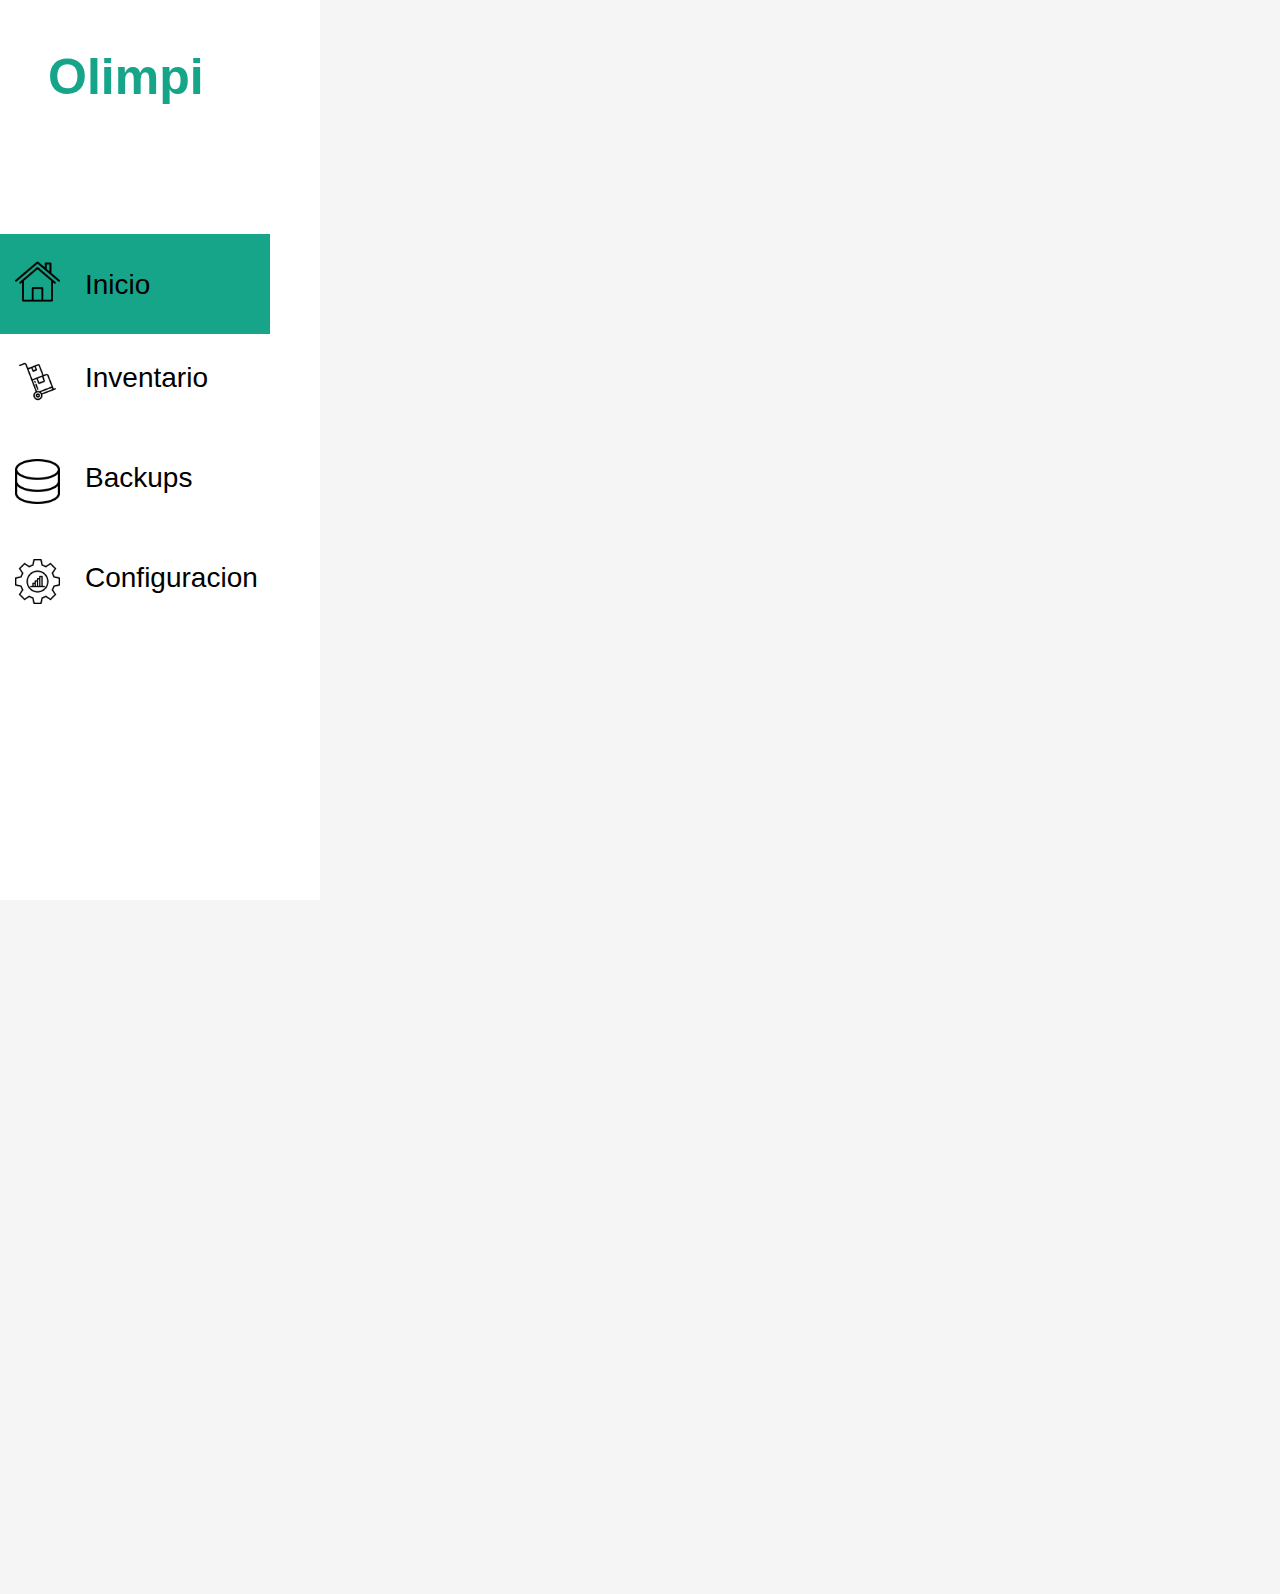
==== index.html @ 4da56a0a "parteIzquierda" ====
<!DOCTYPE html>
<html lang="en">
<head>
    <meta charset="UTF-8">
    <meta name="viewport" content="width=device-width, initial-scale=1.0">
    <link rel="stylesheet" href="styles.css">
    <title>Pagina Principal</title>
</head>
<body>
    <!-- Parte de la izquierda -->
    <div class="pantallaIzquierda">
        <div>
            <h2 class="tituloPantallaIzquierda">Olimpi</h2>
            <!-- Opciones -->
            
                <!-- Inicio -->
                
                <section>
                    <div class="Inicio">
                        <img class="CasaIcon" src="img/casa.png" alt="">
                        <p class="TextoInicio"> Inicio</p>
                    </div>
                </section>

                <!-- inventario -->
                
                <section>
                    <div class="boxGeneral">
                        <img class="IconGeneral" src="img/carro-de-la-carretilla.png" alt="">
                        <p class="TextoGeneral"> Inventario</p>
                    </div>
                </section>

                <!-- backups -->
                
                <section>
                    <div class="boxGeneral">
                        <img class="IconGeneral" src="img/base-de-datos.png" alt="">
                        <p class="TextoGeneral"> Backups</p>
                    </div>
                </section>

                <!-- conifuguracion -->
                
                <section>
                    <div class="boxGeneral">
                        <img class="IconGeneral" src="img/analitica.png" alt="">
                        <p class="TextoGeneral"> Configuracion</p>
                    </div>
                </section>
        </div>
    </div>
</body>
</html>
---- styles.css ----
body{
    background-color: whitesmoke;
    margin: 0%;
    padding: 0%;
}

.pantallaIzquierda{
    background-color: white;
    height: 100vh;
    width: 320px;
    margin: 0%;
    padding: 0%;

}

.tituloPantallaIzquierda{
    margin: 0%;
    padding: 0%;
    padding-top: 15%;
    padding-left: 15%;
    color: #17A589;
    font-size: 50px;
    font-family: sans-serif, Arial, Helvetica, sans-serif;
}

.Inicio{
    margin-top: 40%;
    height: 100px;
    width: 270px;
    background-color: #17A589;
}

.TextoInicio{
    font-size:28px;
    font-family: sans-serif, Arial, Helvetica, sans-serif;
    padding-left: 85px;
    padding-top: 35px;
    
}

.CasaIcon{
    height: 45px;
    width: 45px;
    position: absolute;
    margin-top: 25px;
    margin-left: 15px;
}

.boxGeneral{
    height: 100px;
    width: 270px;
    background-color: white;
}

.TextoGeneral{
    font-size:28px;
    font-family: sans-serif, Arial, Helvetica, sans-serif;
    padding-left: 85px;
    padding-bottom: 1000px;
    position: absolute;
}

.IconGeneral{
    height: 45px;
    width: 45px;
    position: absolute;
    margin-top: 25px;
    margin-left: 15px;
}
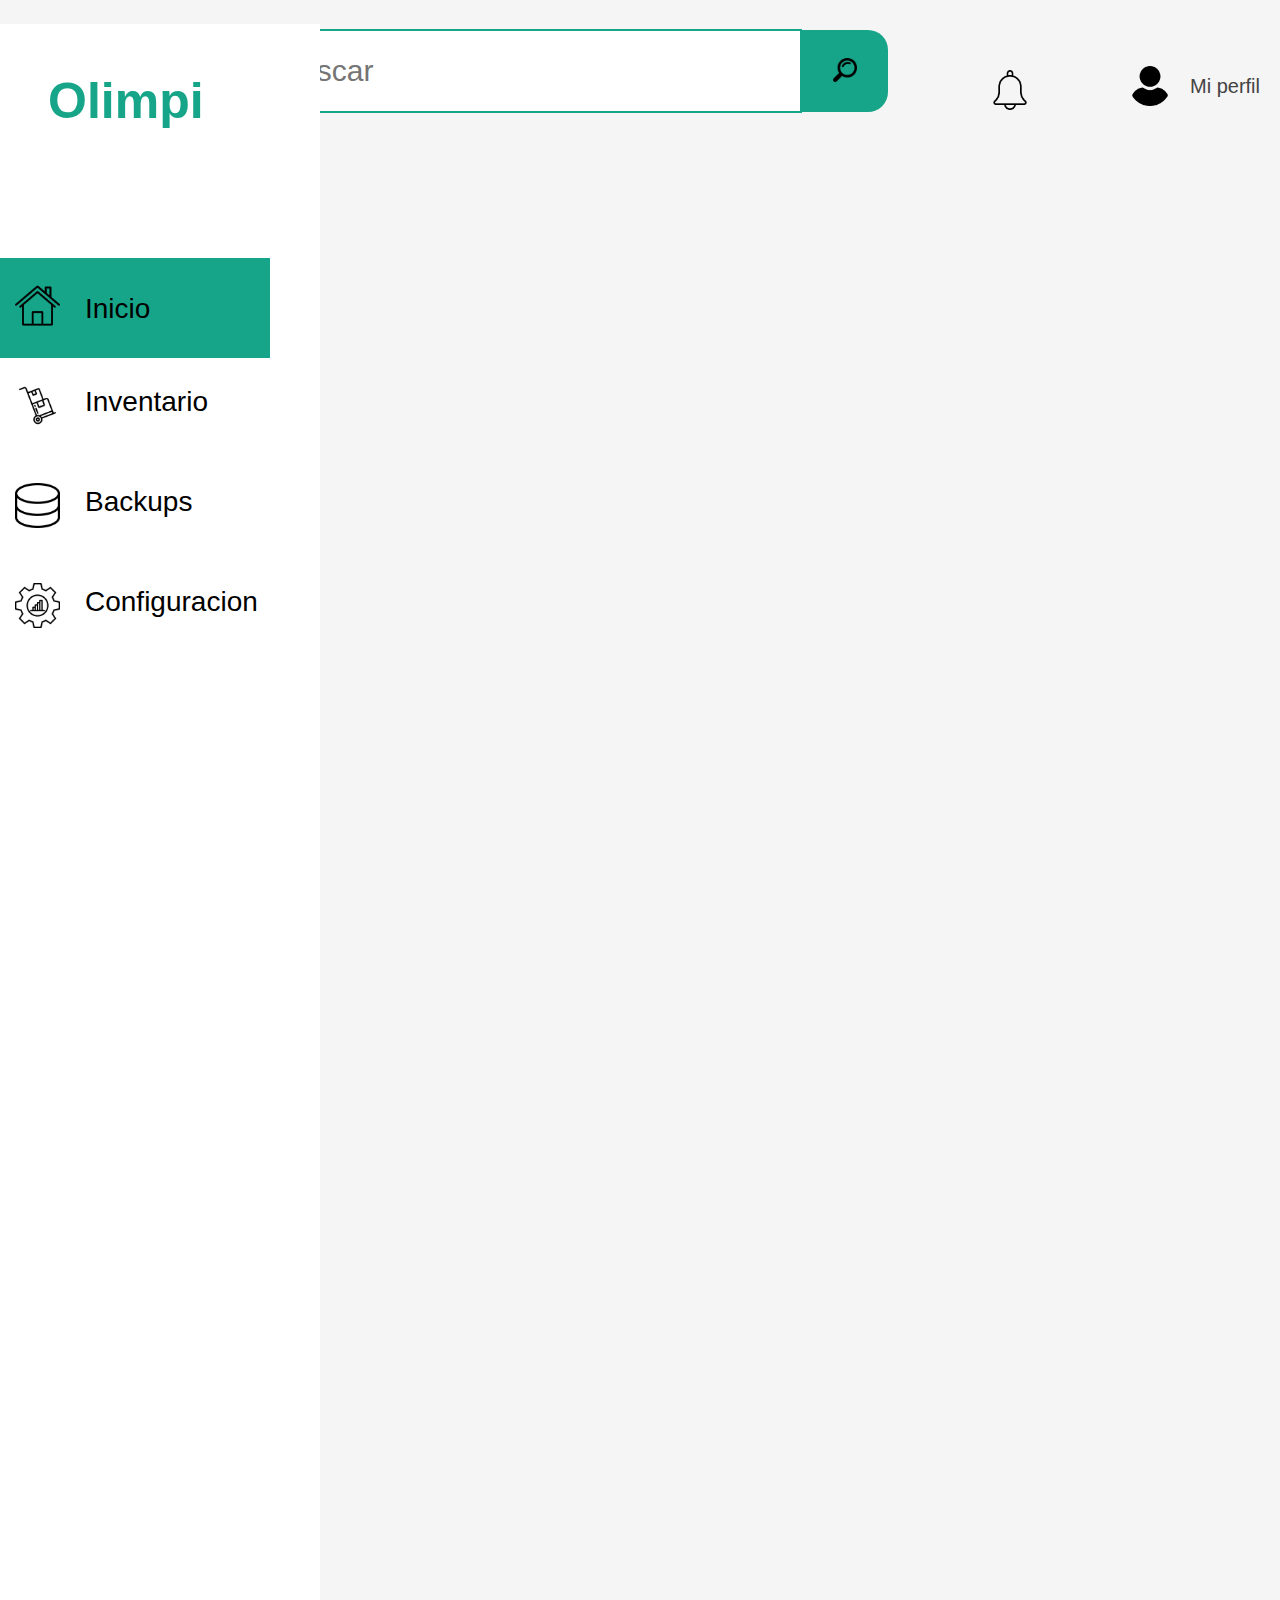
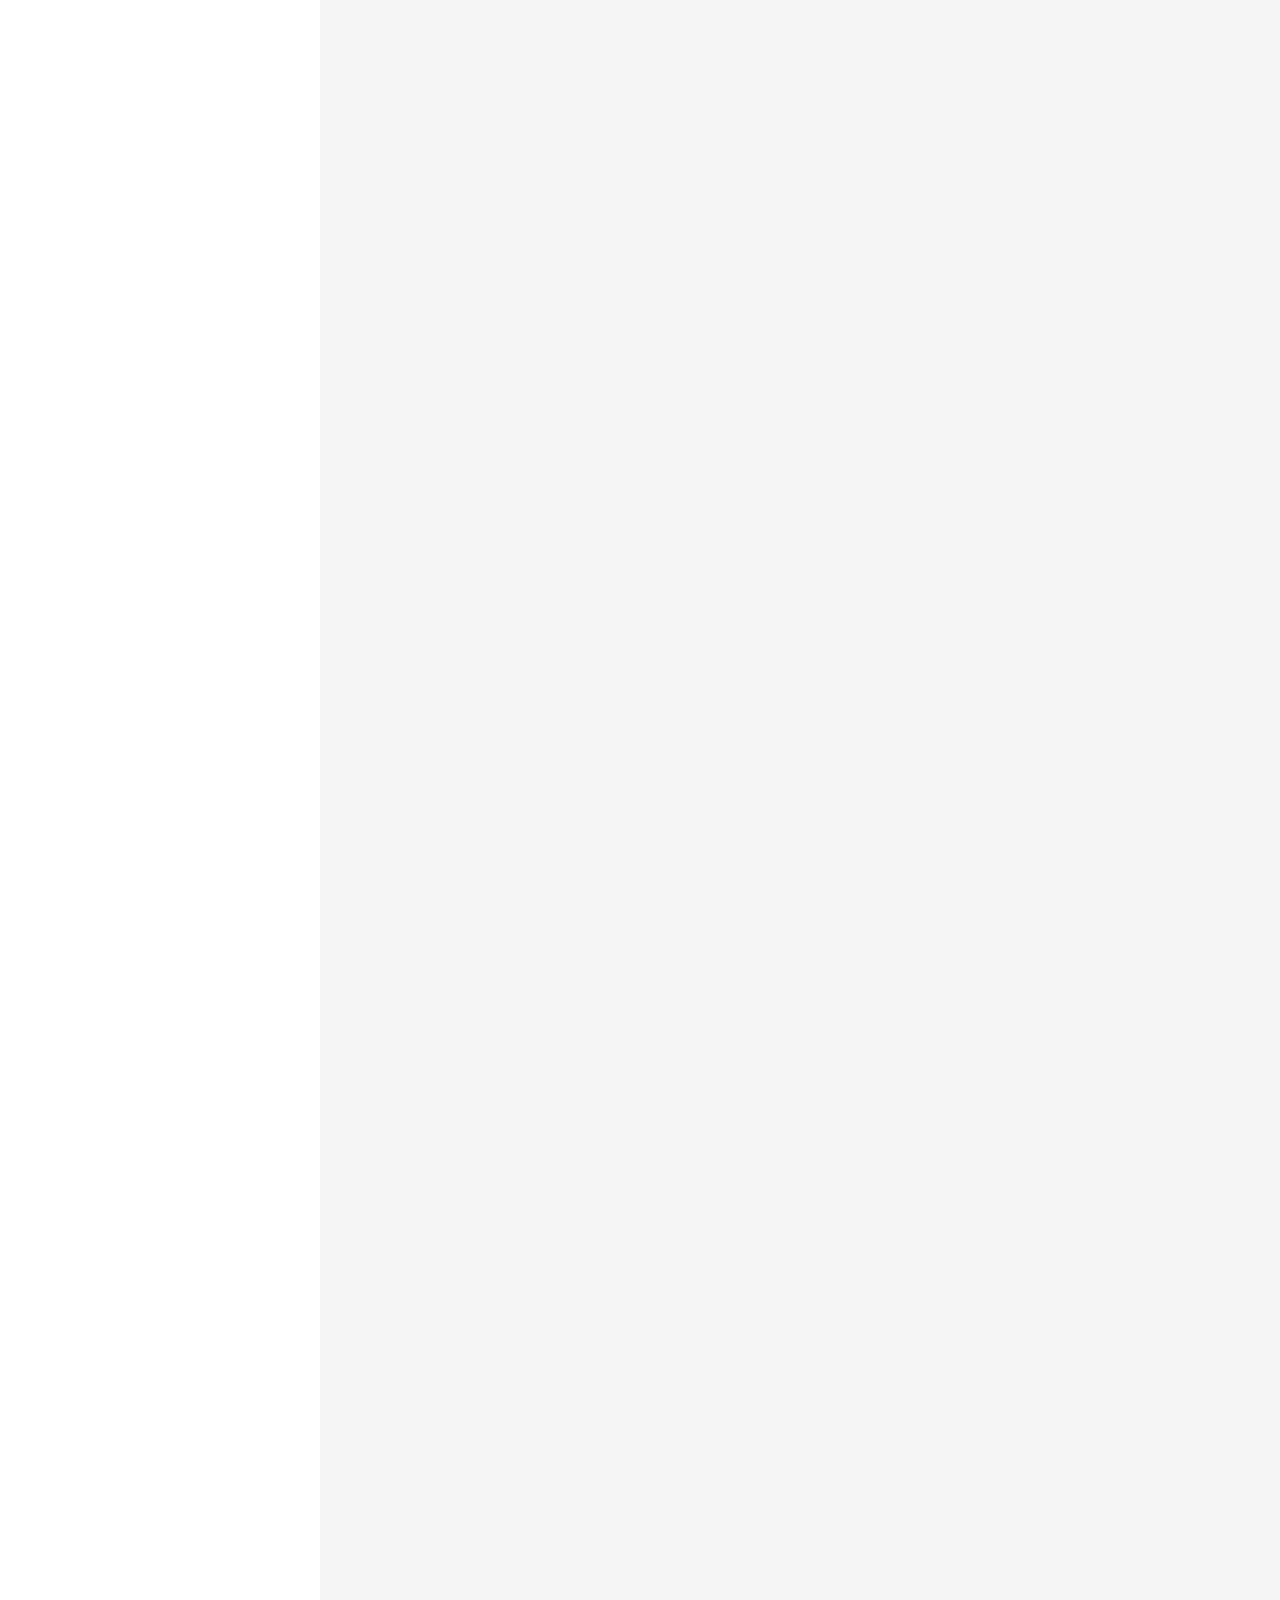
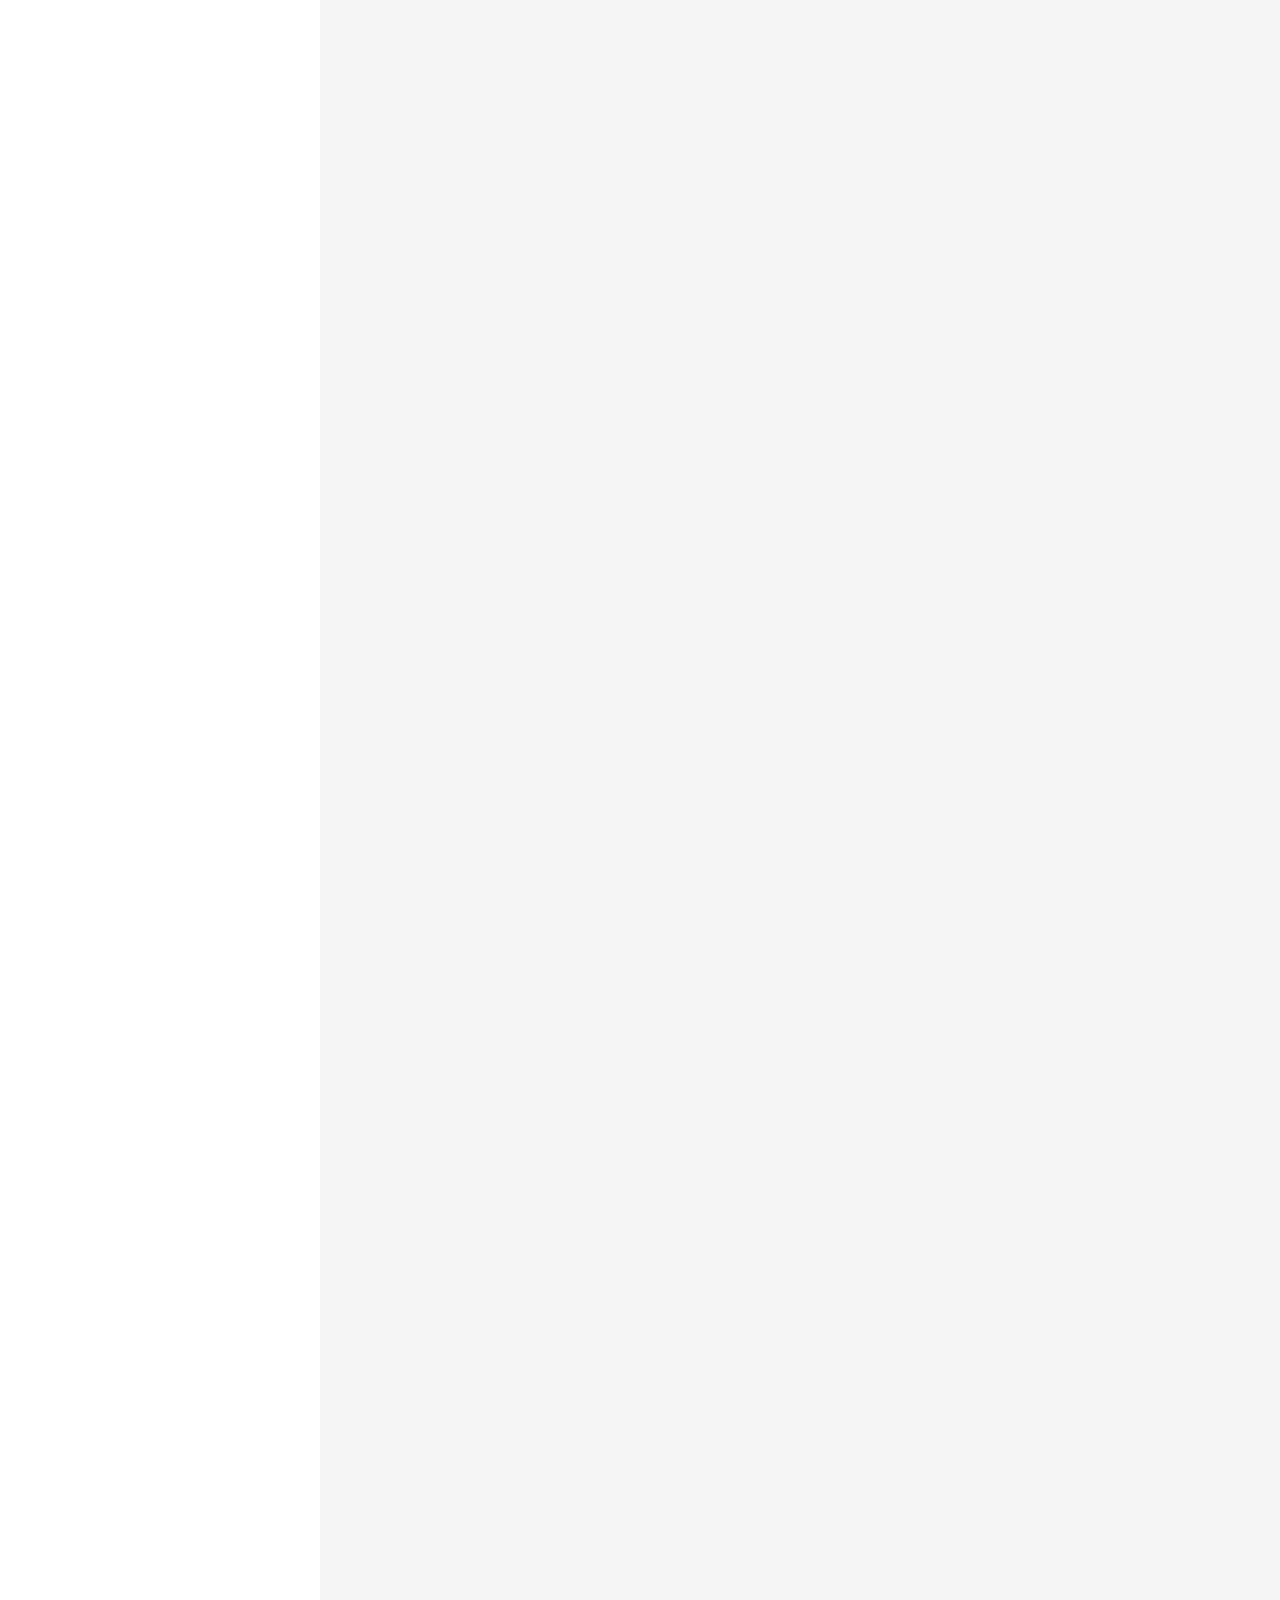
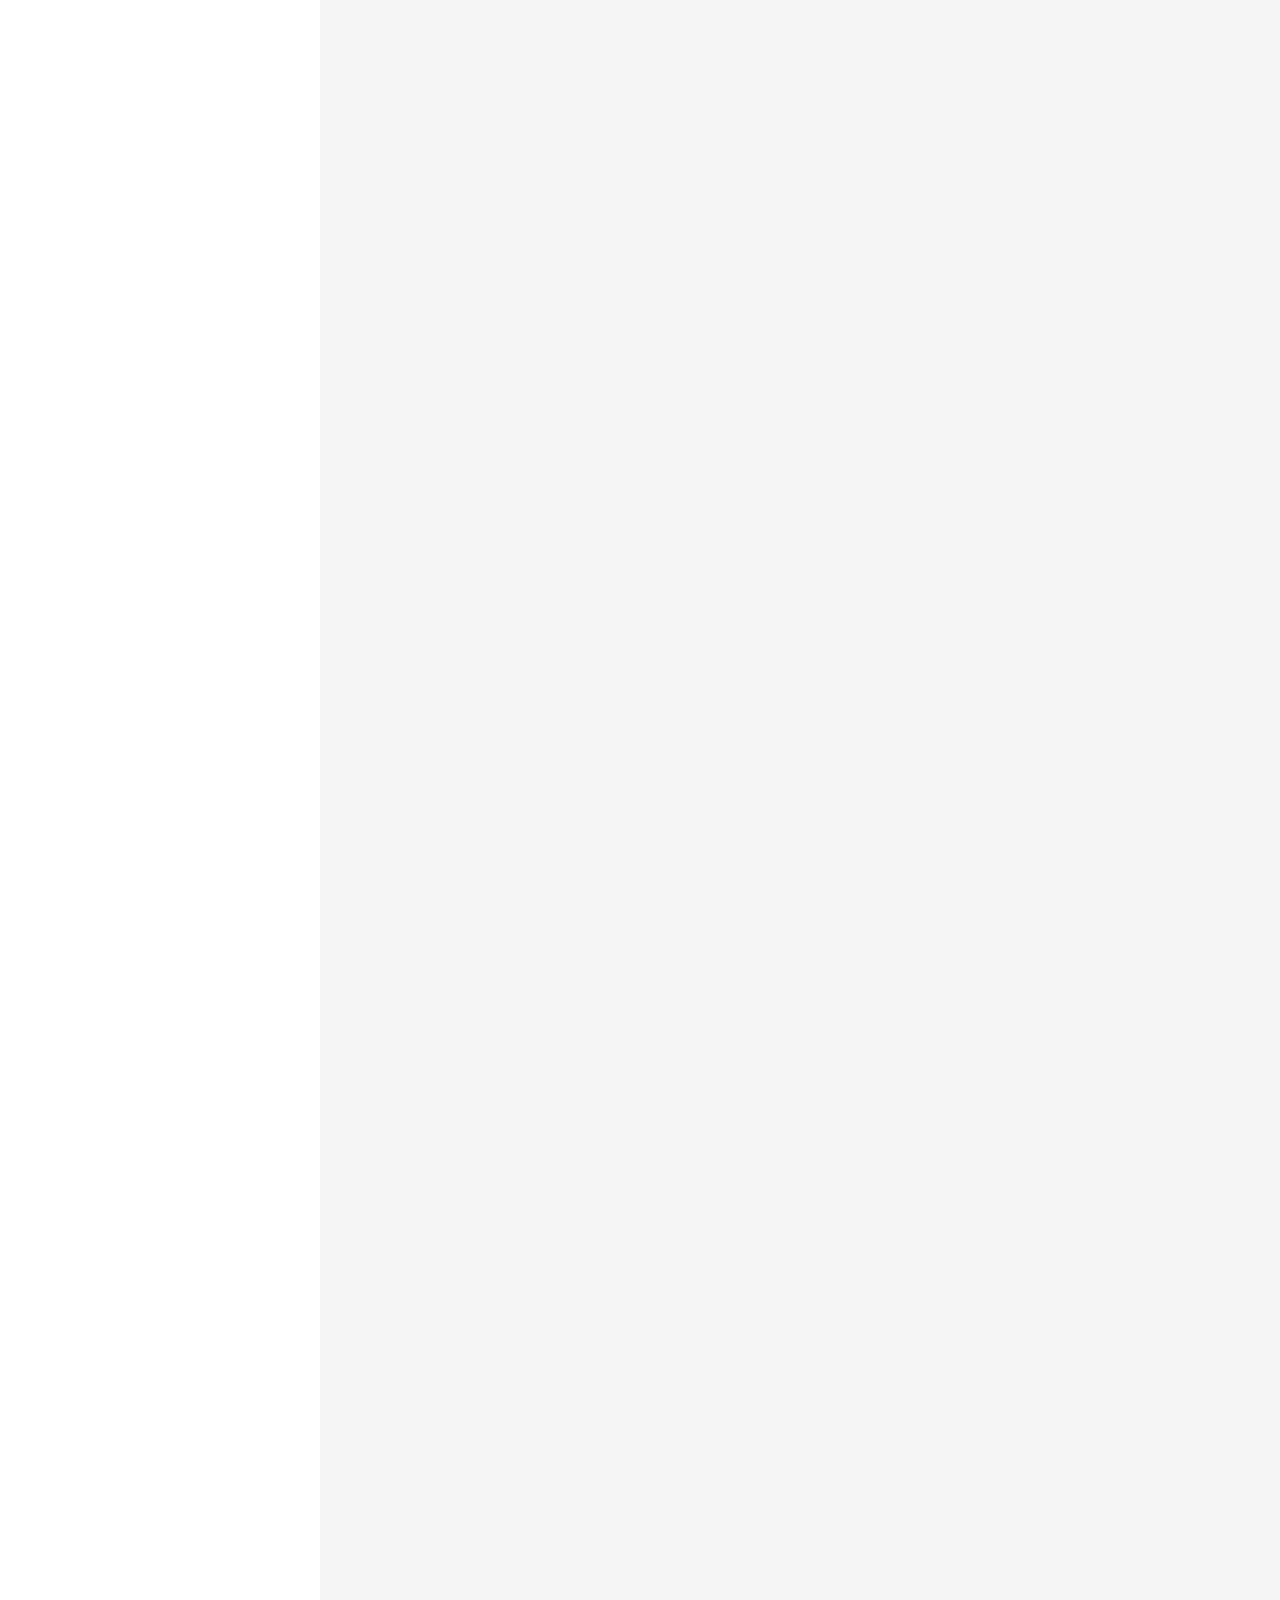
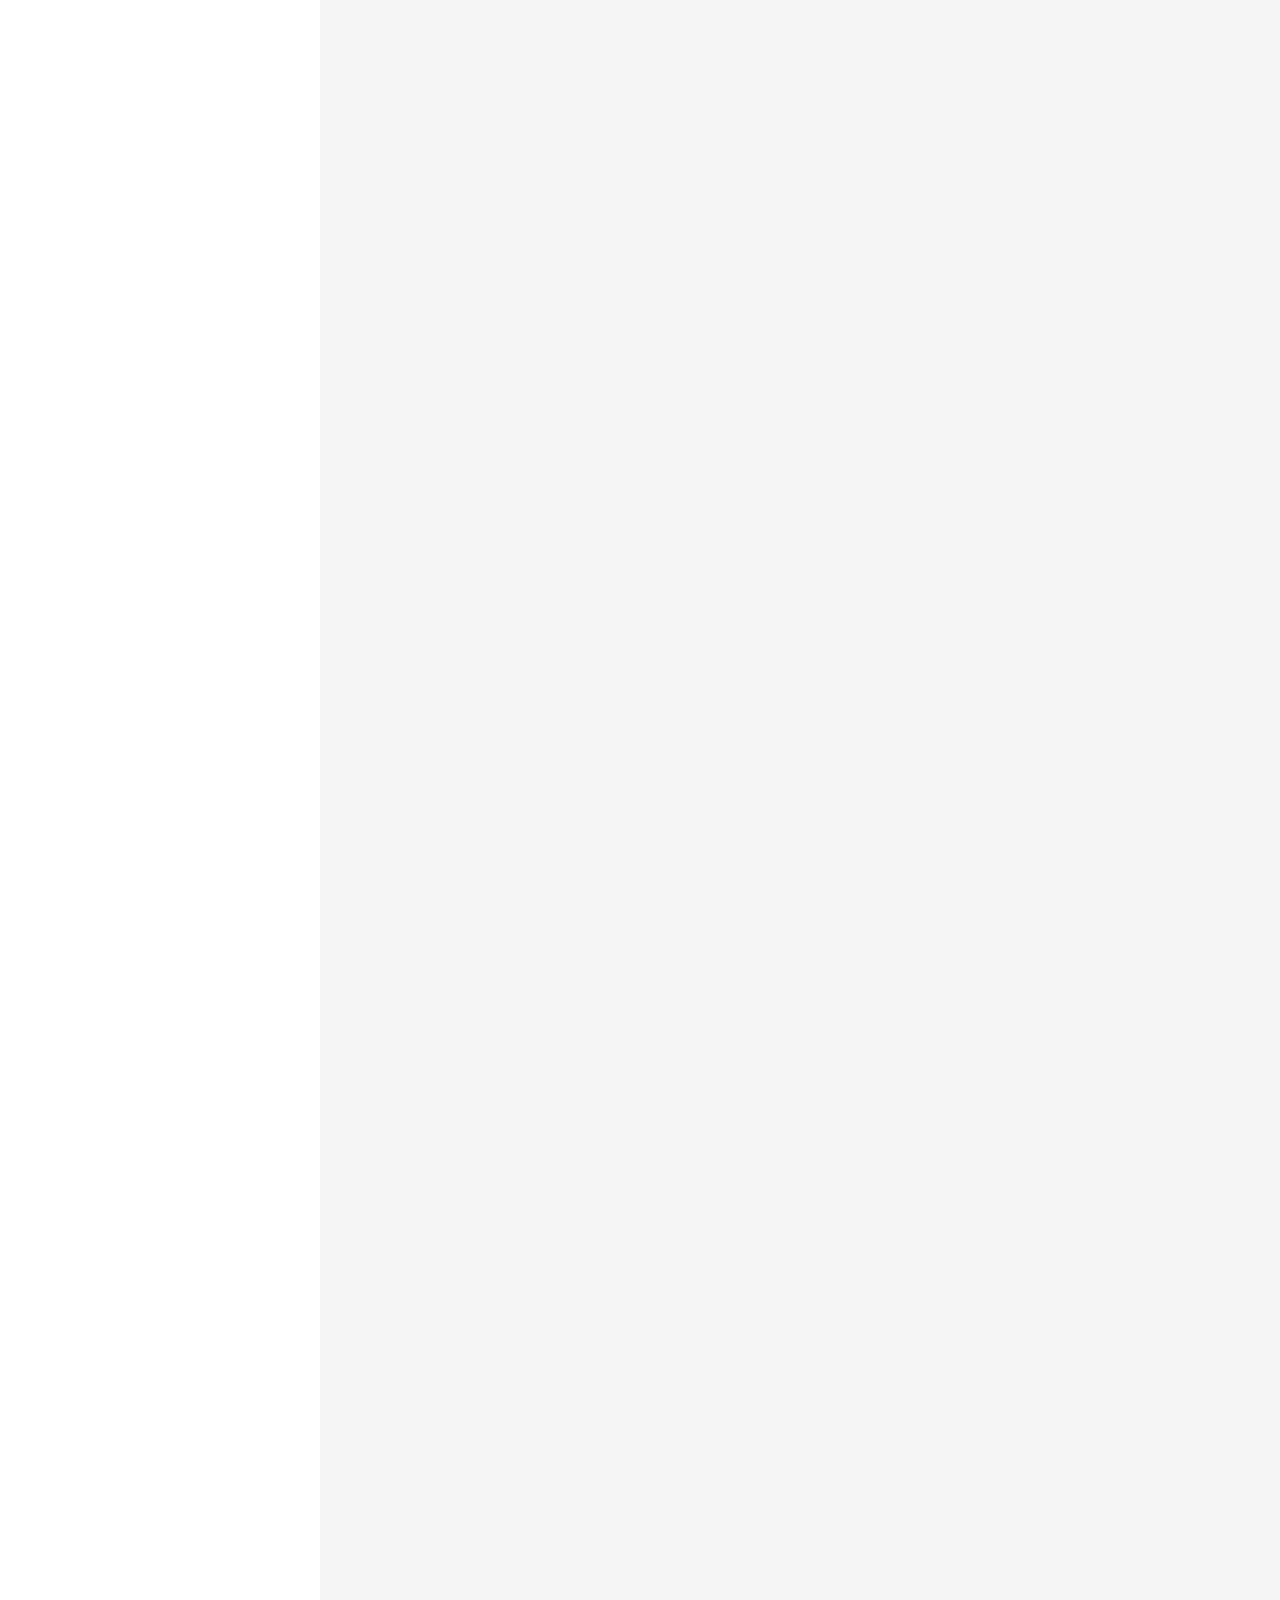
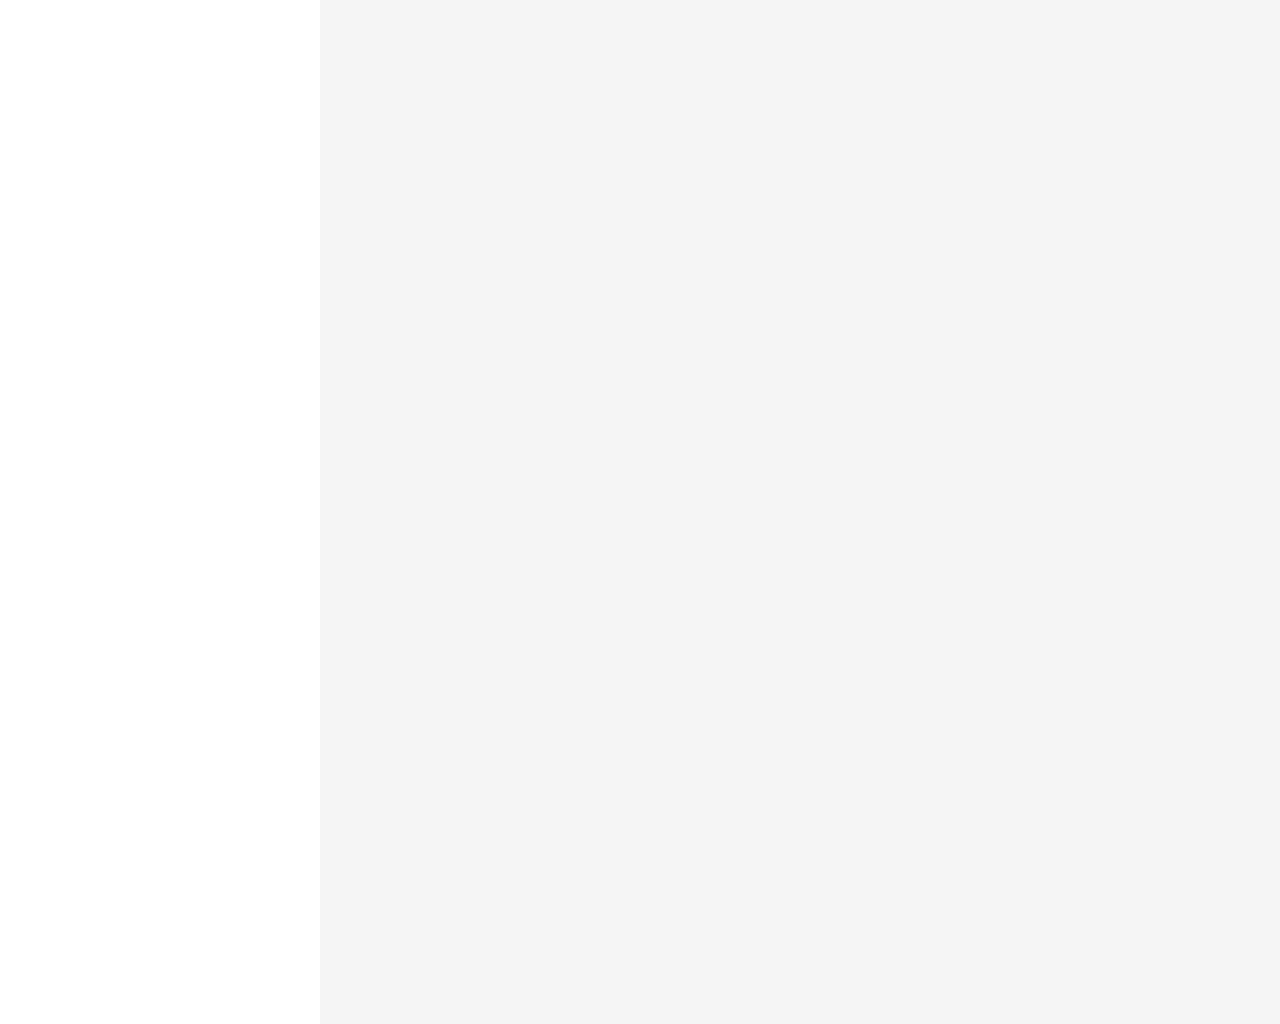
==== commit 91c15af8: "parteArriba" ====
--- a/index.html
+++ b/index.html
@@ -7,48 +7,68 @@
     <title>Pagina Principal</title>
 </head>
 <body>
+    <!-- Parte superior (barra de búsqueda y notificaciones) -->
+    <div class="barraSuperior">
+        
+        <div class="buscador">
+            <input type="text" placeholder="Buscar" class="inputBuscar">
+            <button class="btnBuscar">
+                <img src="img/lupa.png" alt="Buscar" class="iconoBuscar">
+            </button>
+        </div>
+        
+        <div class="opcionesDerecha">
+            <img src="img/campana.png" alt="Notificaciones" class="iconoNotificaciones">
+            <div class="perfil">
+                <img src="img/usuario.png" alt="Perfil" class="iconoPerfil">
+                <span class="textoPerfil">Mi perfil</span>
+            </div>
+        </div>
+    </div>
     <!-- Parte de la izquierda -->
     <div class="pantallaIzquierda">
         <div>
             <h2 class="tituloPantallaIzquierda">Olimpi</h2>
             <!-- Opciones -->
             
-                <!-- Inicio -->
-                
-                <section>
-                    <div class="Inicio">
-                        <img class="CasaIcon" src="img/casa.png" alt="">
-                        <p class="TextoInicio"> Inicio</p>
-                    </div>
-                </section>
+            <section>
+                <div class="Inicio">
+                    <img class="CasaIcon" src="img/casa.png" alt="">
+                    <p class="TextoInicio"> Inicio</p>
+                </div>
+            </section>
 
-                <!-- inventario -->
-                
-                <section>
-                    <div class="boxGeneral">
-                        <img class="IconGeneral" src="img/carro-de-la-carretilla.png" alt="">
-                        <p class="TextoGeneral"> Inventario</p>
-                    </div>
-                </section>
+            <section>
+                <div class="boxGeneral">
+                    <img class="IconGeneral" src="img/carro-de-la-carretilla.png" alt="">
+                    <p class="TextoGeneral"> Inventario</p>
+                </div>
+            </section>
 
-                <!-- backups -->
-                
-                <section>
-                    <div class="boxGeneral">
-                        <img class="IconGeneral" src="img/base-de-datos.png" alt="">
-                        <p class="TextoGeneral"> Backups</p>
-                    </div>
-                </section>
+            <section>
+                <div class="boxGeneral">
+                    <img class="IconGeneral" src="img/base-de-datos.png" alt="">
+                    <p class="TextoGeneral"> Backups</p>
+                </div>
+            </section>
 
-                <!-- conifuguracion -->
-                
-                <section>
-                    <div class="boxGeneral">
-                        <img class="IconGeneral" src="img/analitica.png" alt="">
-                        <p class="TextoGeneral"> Configuracion</p>
-                    </div>
-                </section>
+            <section>
+                <div class="boxGeneral">
+                    <img class="IconGeneral" src="img/analitica.png" alt="">
+                    <p class="TextoGeneral"> Configuracion</p>
+                </div>
+            </section>
         </div>
     </div>
+
+    
+
+    <div class="pantallaMedio">
+
+    </div>
+
+    <div class="pantallaDerecha">
+
+    </div>
 </body>
-</html>+</html>
--- a/styles.css
+++ b/styles.css
@@ -2,15 +2,17 @@
     background-color: whitesmoke;
     margin: 0%;
     padding: 0%;
+    overflow: hidden;
 }
 
 .pantallaIzquierda{
     background-color: white;
-    height: 100vh;
+    height: 1000vh;
     width: 320px;
     margin: 0%;
     padding: 0%;
-
+    position: absolute;
+    margin-top: -4.4%;
 }
 
 .tituloPantallaIzquierda{
@@ -66,4 +68,88 @@
     position: absolute;
     margin-top: 25px;
     margin-left: 15px;
-}+}
+
+/* Estilo para la parte superior */
+.barraSuperior {
+    display: flex;
+    align-items: center;
+    height: 80px;
+    padding: 0 20px;
+    justify-content: space-between;
+}
+
+.tituloBarraSuperior {
+    color: #17A589;
+    font-size: 40px;
+    font-family: sans-serif, Arial, Helvetica, sans-serif;
+    margin: 0;
+}
+
+.buscador {
+    padding-left: 20%;
+    display: flex;
+    align-items: center;
+    width: 50%;
+}
+
+.inputBuscar {
+    margin-top: 10%;
+    width: 100%;
+    height: 60px;
+    padding: 10px;
+    font-size: 30px;
+    border-radius: 20px 0 0 20px;
+    border: 2px solid #17A589;
+    outline: none;
+}
+
+.btnBuscar {
+    background-color: #17A589;
+    border: none;
+    padding: 10px;
+    border-radius: 0 20px 20px 0;
+    margin-top: 10%;
+    height: 82.6px;
+    width: 100px;
+    cursor: pointer;
+}
+
+.iconoBuscar {
+    height: 24px;
+    width: 24px;
+}
+
+.opcionesDerecha {
+    display: flex;
+    align-items: center;
+}
+
+.iconoNotificaciones {
+    height: 40px;
+    width: 40px;
+    margin-right: 100px;
+    margin-top: 37%;
+    cursor: pointer;
+}
+
+.perfil {
+    display: flex;
+    align-items: center;
+    cursor: pointer;
+}
+
+.iconoPerfil {
+    height: 40px;
+    width: 40px;
+    margin-right: 20px;
+    margin-top: 70.8%;
+    
+}
+
+.textoPerfil {
+    margin-top: 70.8%;
+    font-size: 20px;
+    color: #444;
+    font-family: sans-serif, Arial, Helvetica, sans-serif;
+}
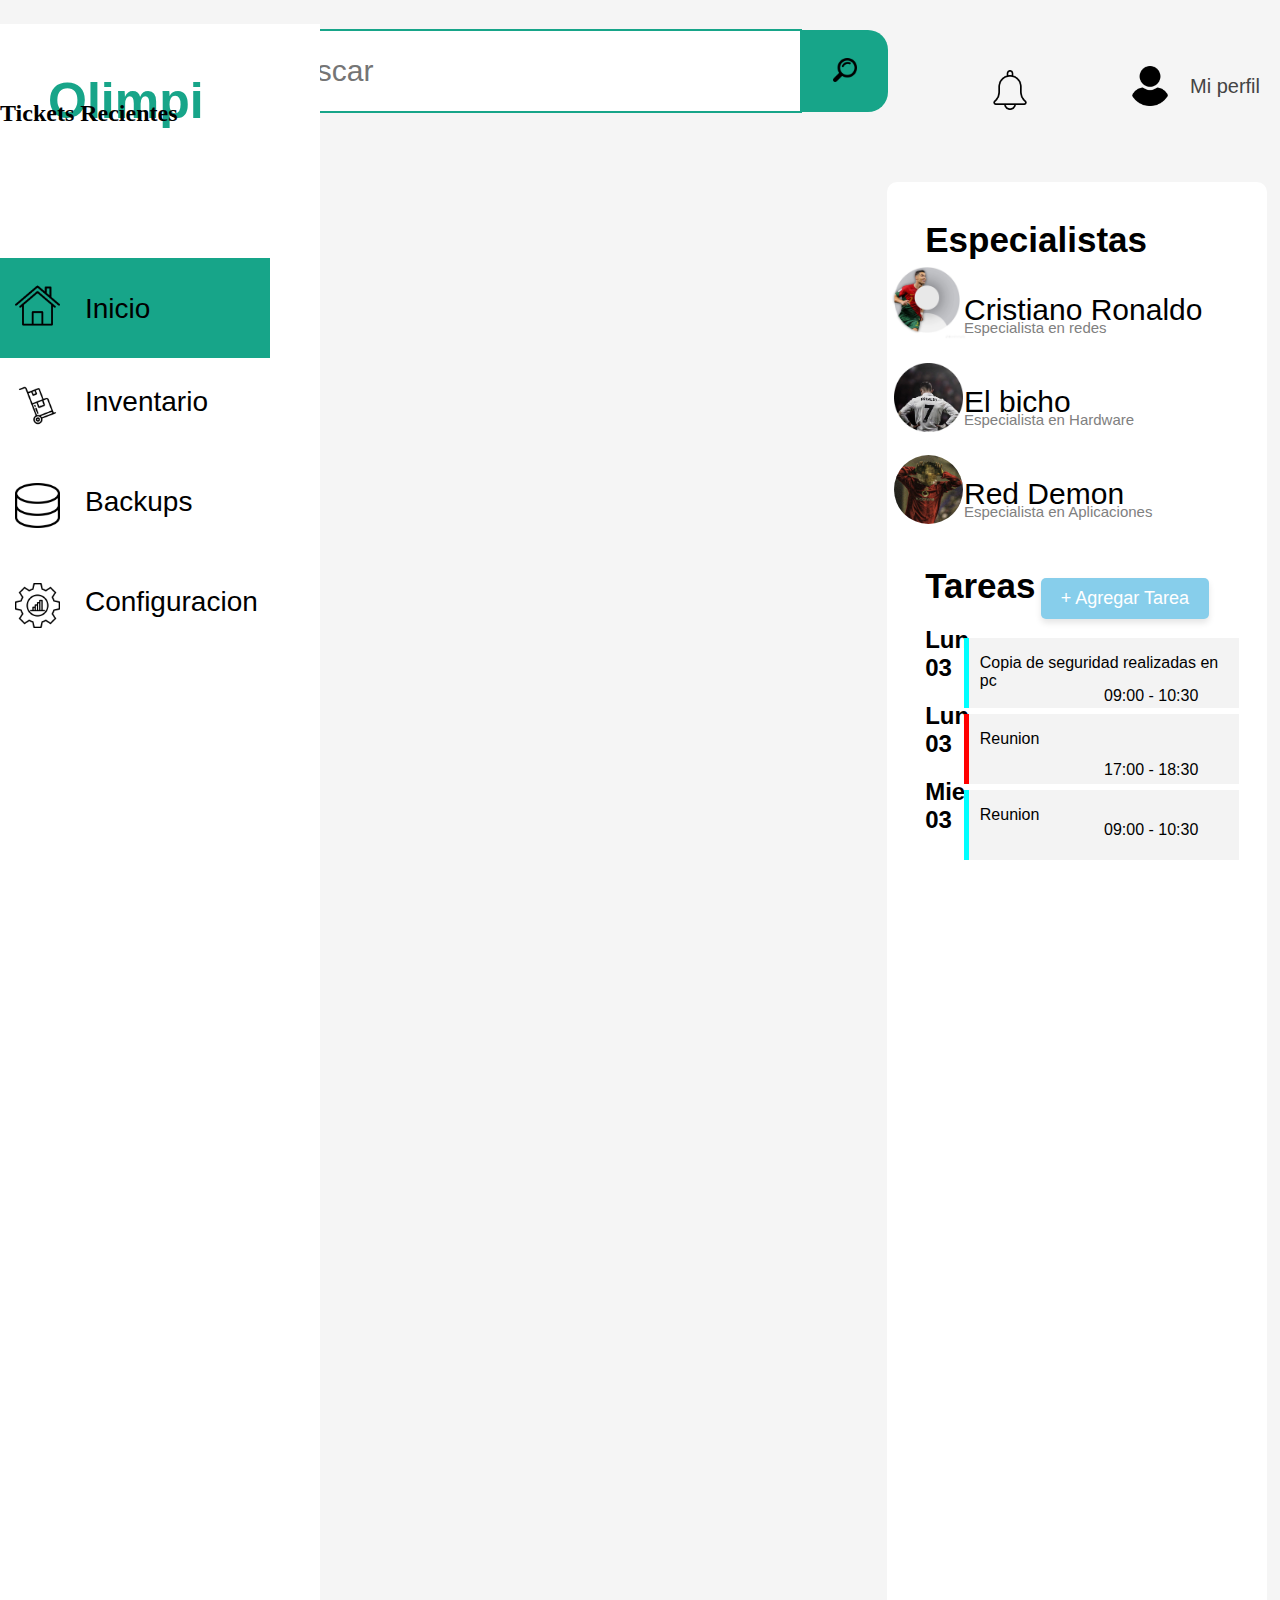
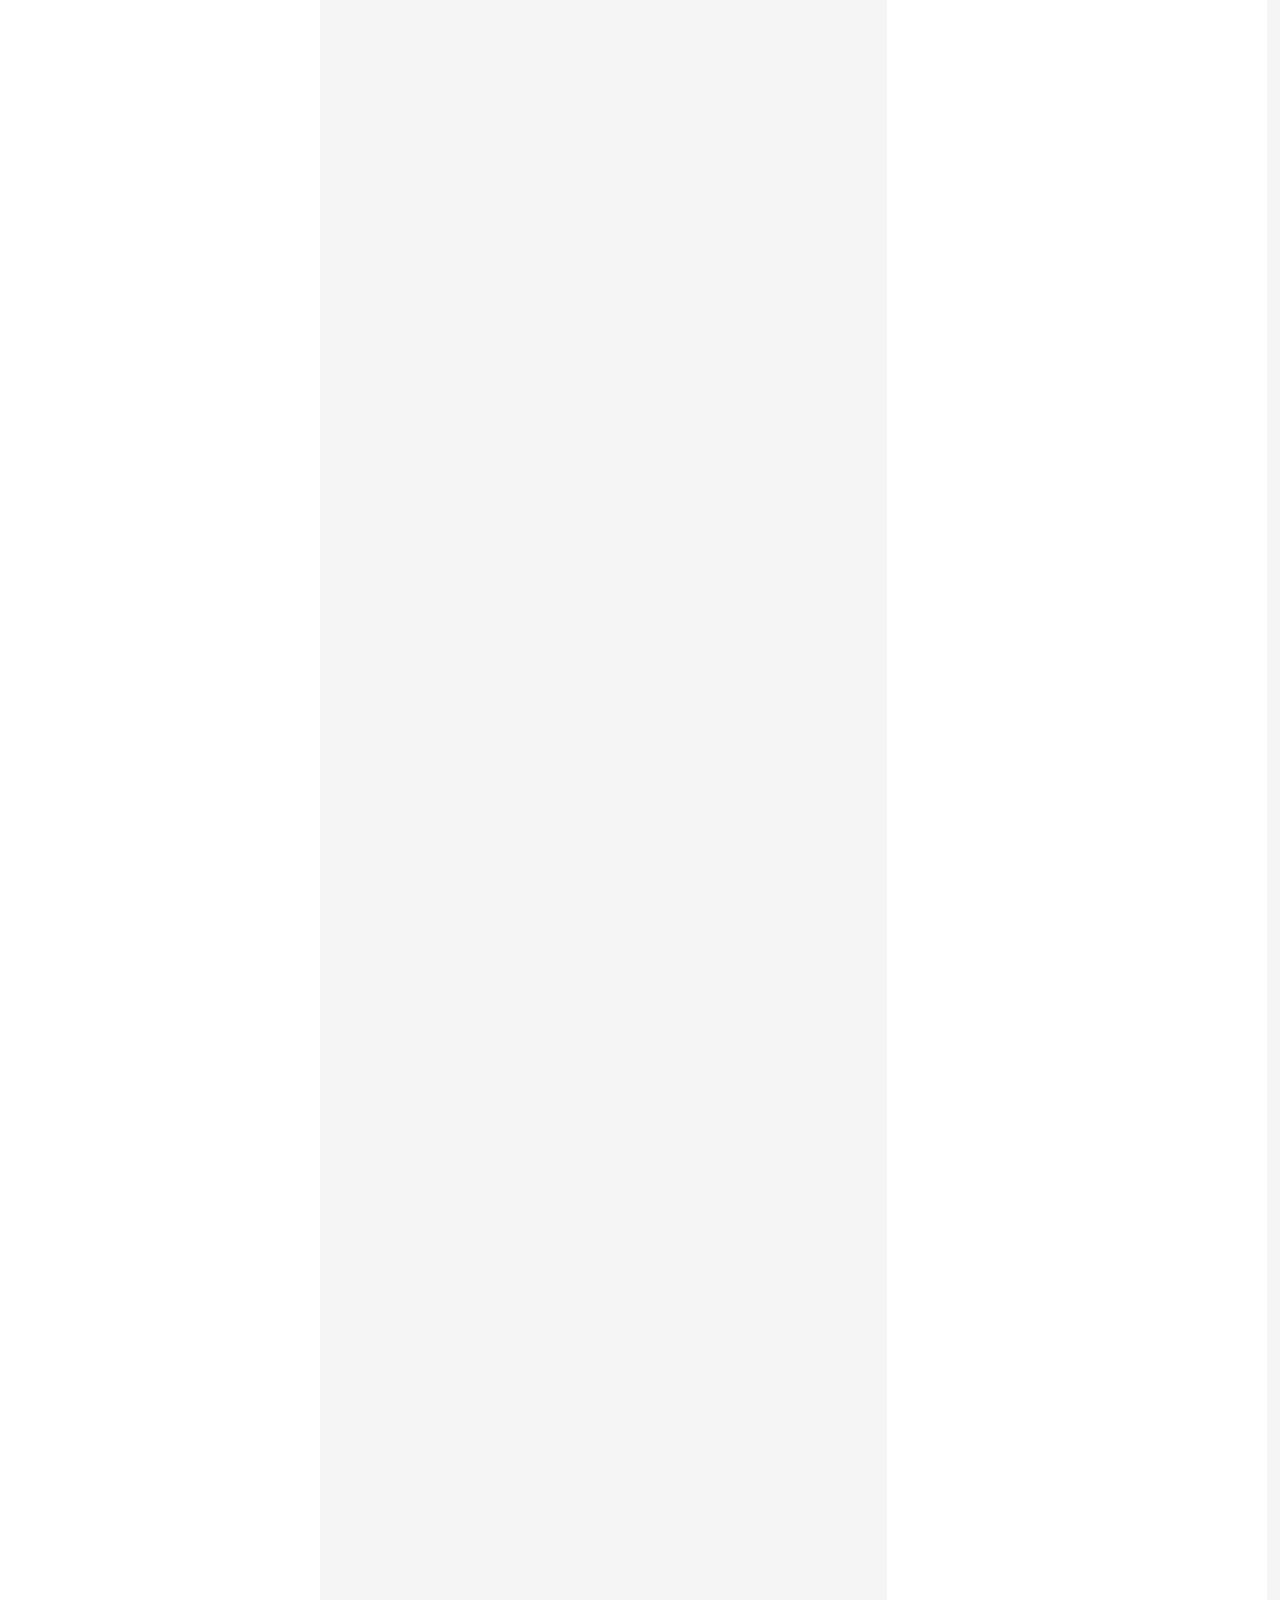
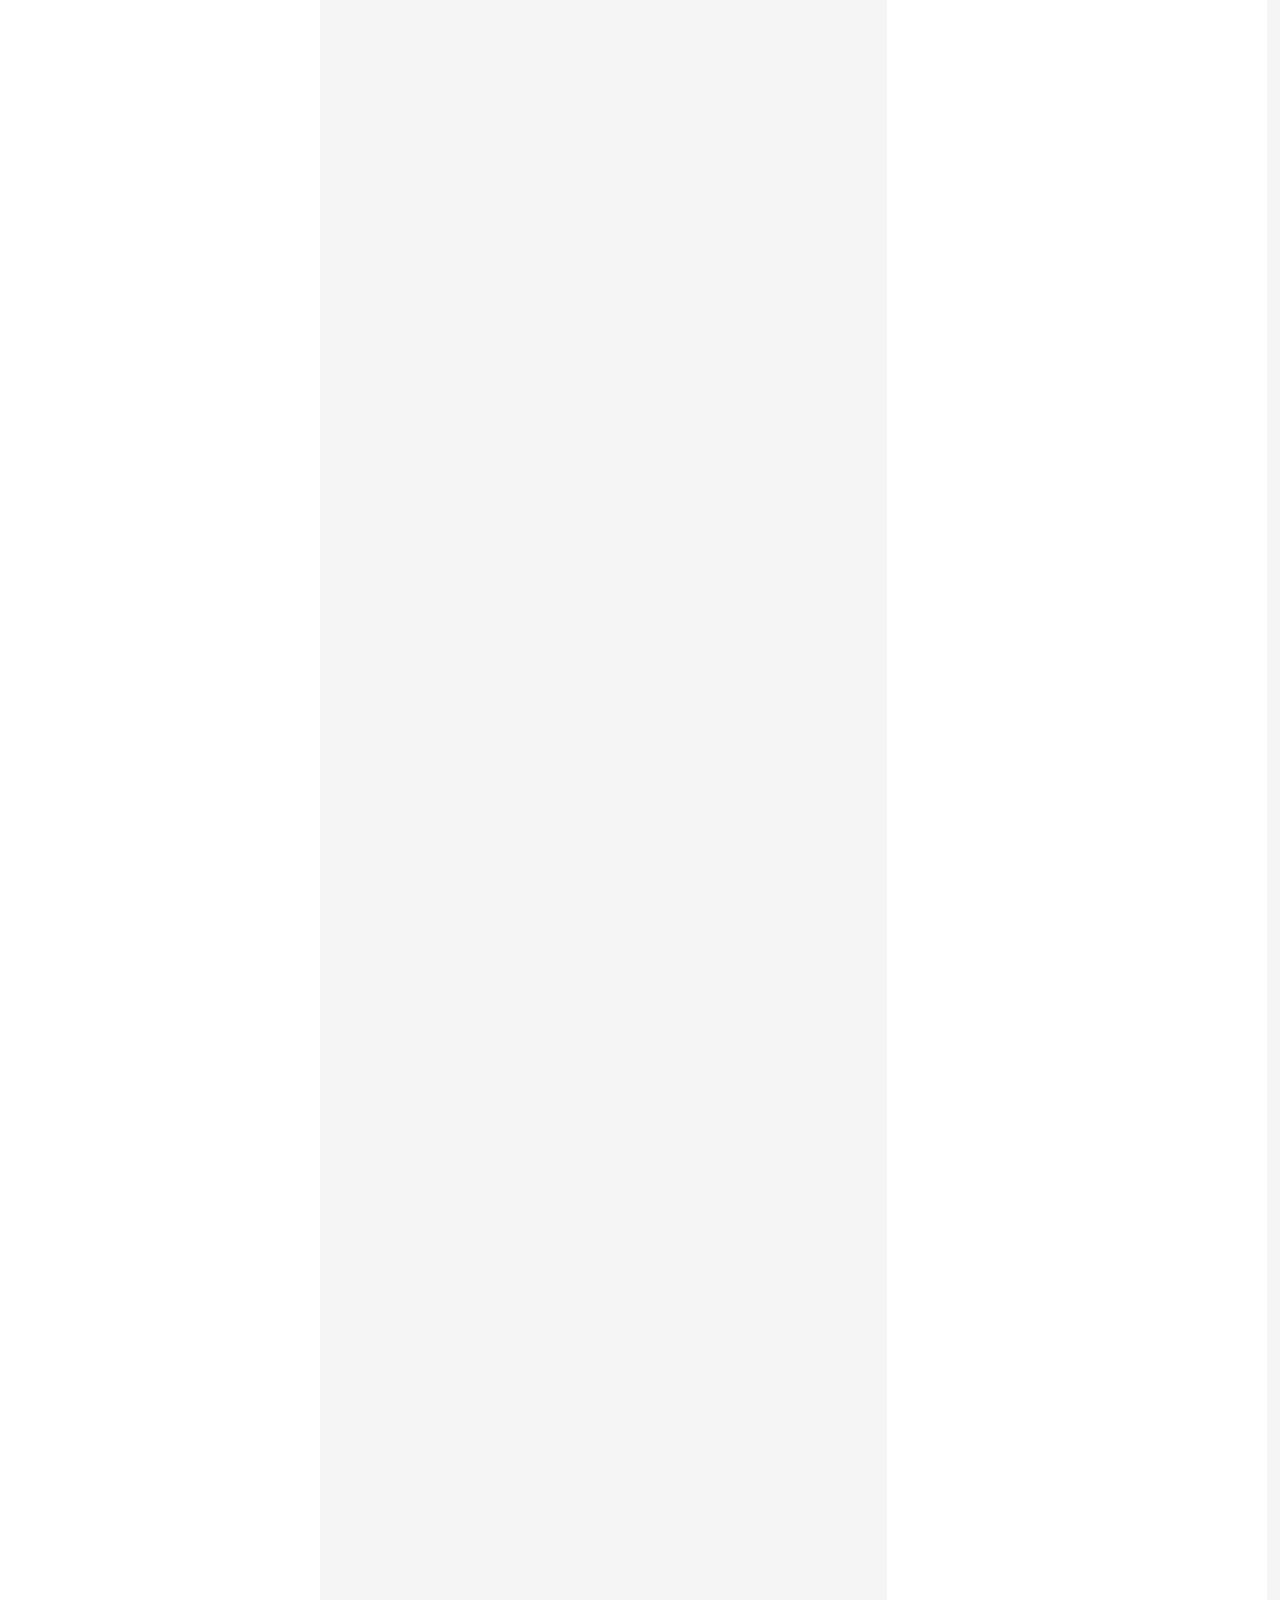
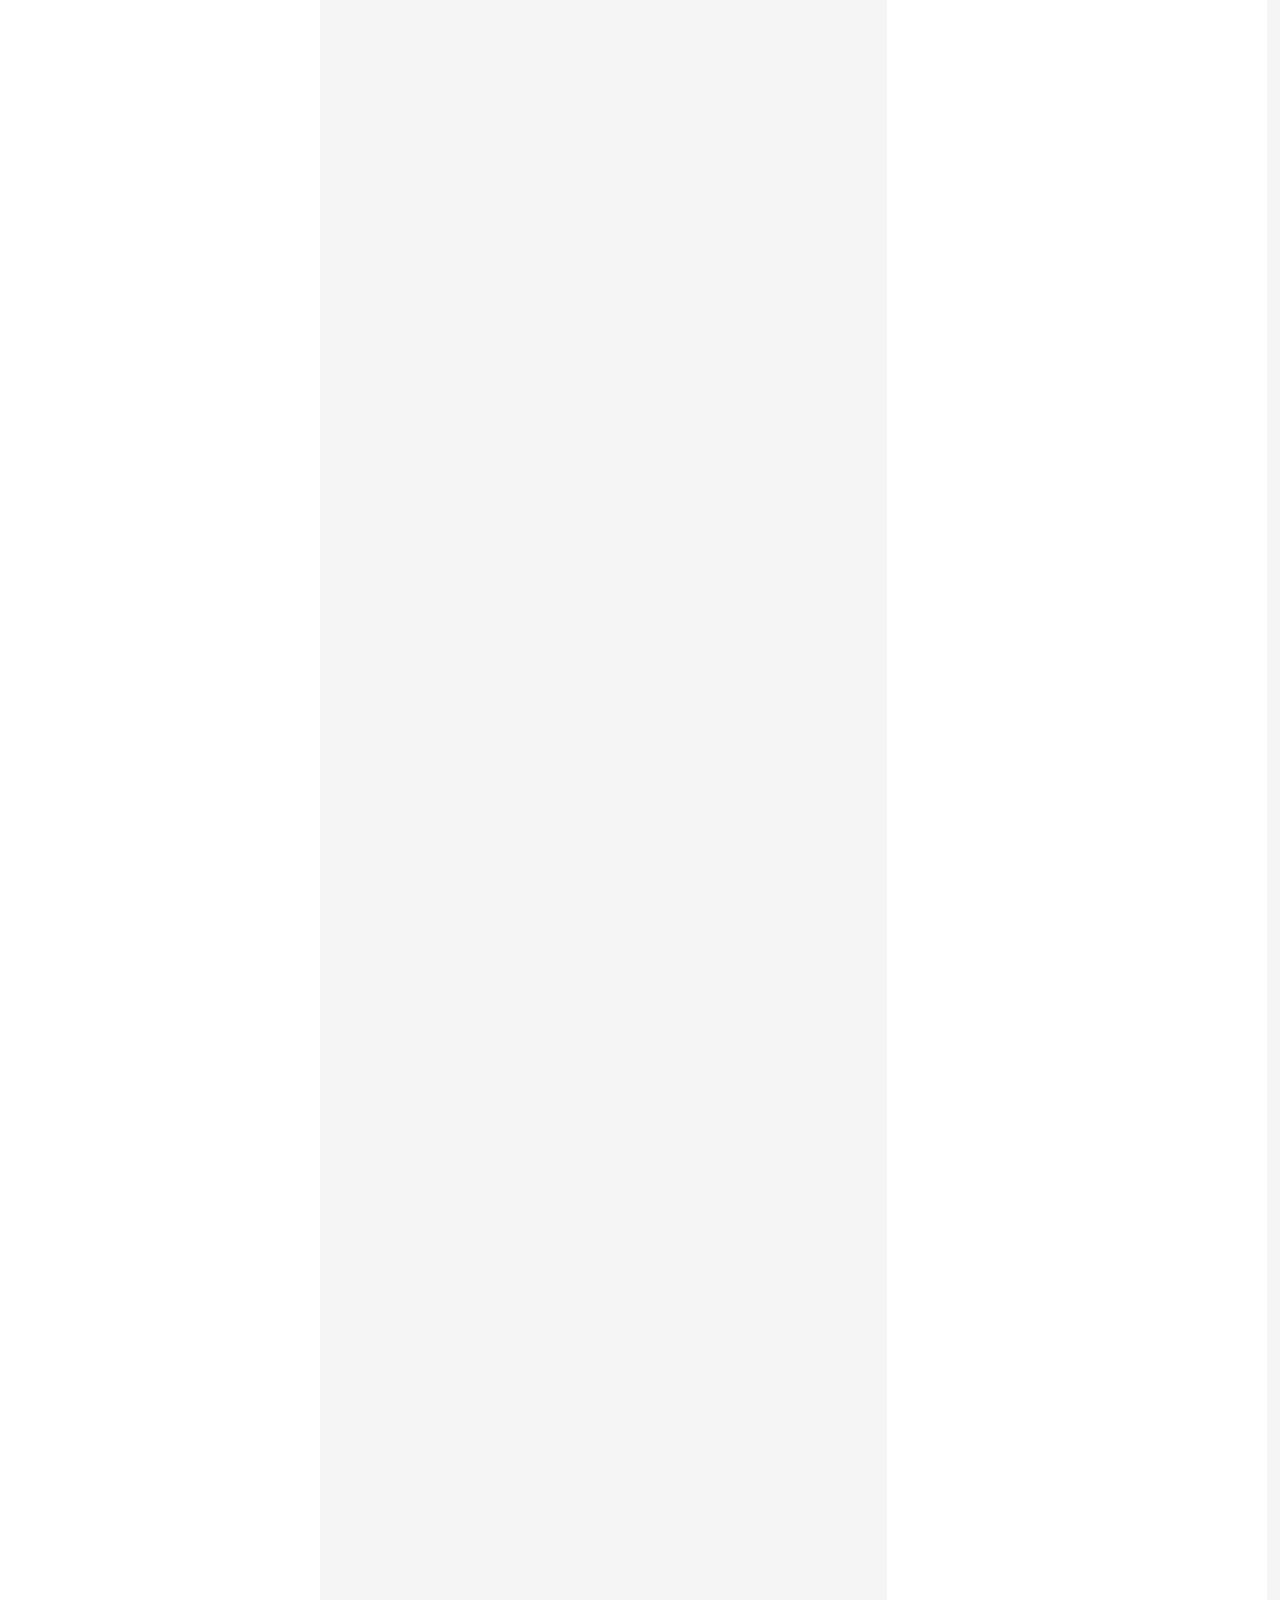
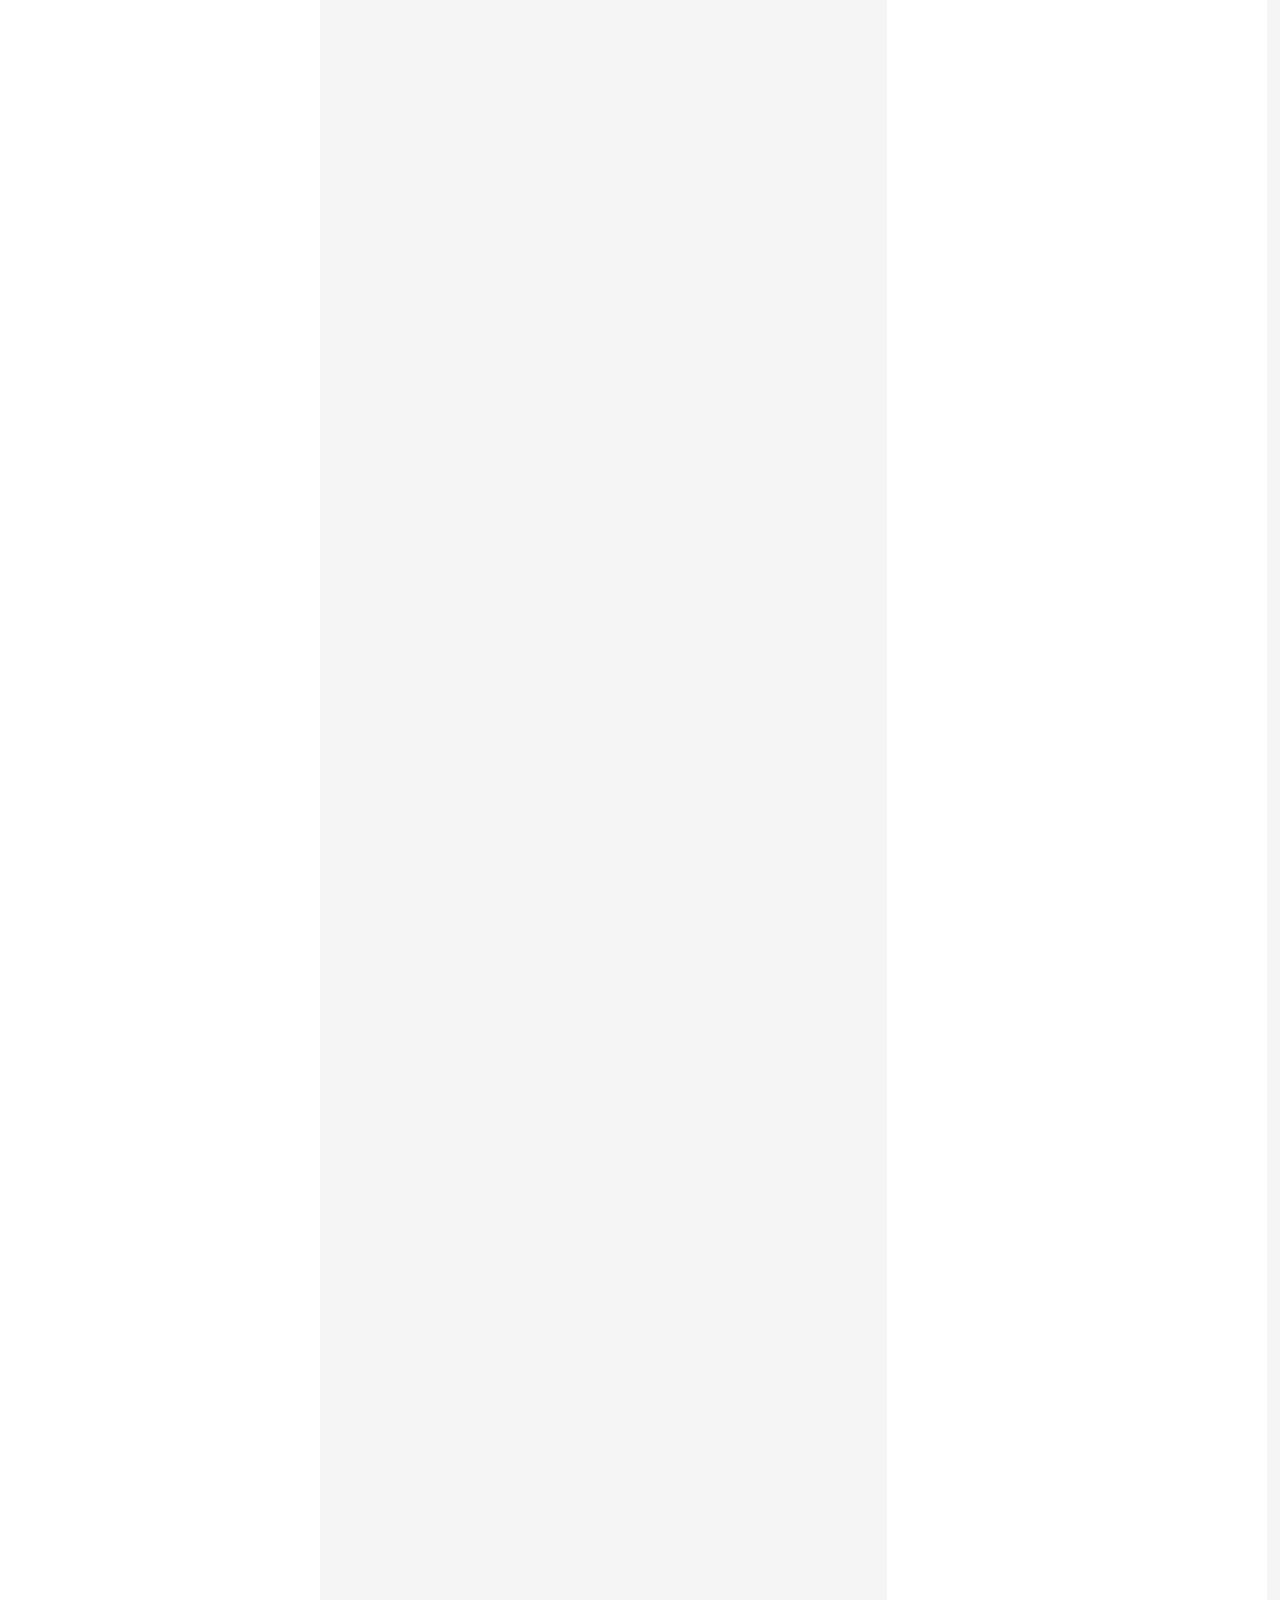
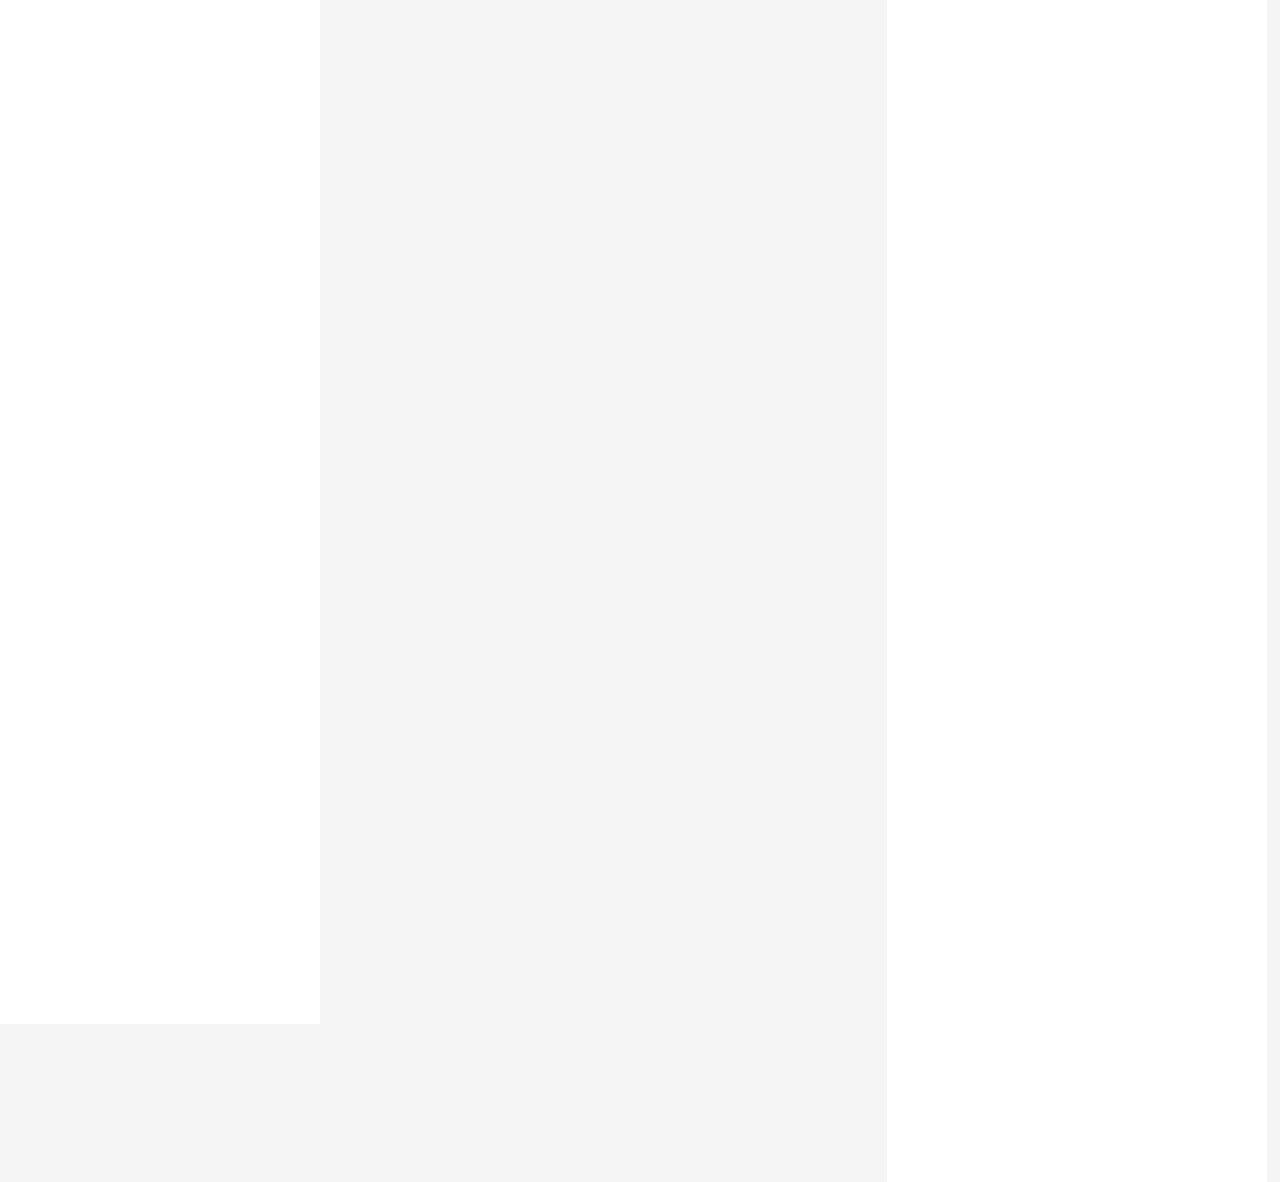
==== commit fc226375: "parteDerecha" ====
--- a/index.html
+++ b/index.html
@@ -62,12 +62,71 @@
     </div>
 
     
-
+            <!-- parte medio -->
     <div class="pantallaMedio">
-
+        <div>
+            <h2>Tickets Recientes</h2>
+        </div>
     </div>
 
     <div class="pantallaDerecha">
+        <div>
+            <p class="tituloDerecha">Especialistas</p>
+        </div>
+
+        <!-- especialistas -->
+        <div class="EspecialistasPefil">
+            <section>
+                <img class="iconEspecialistas" src="img/Ronaldo profile photo.jpg" alt="">
+                <p class="nombreEspecialistas">Cristiano Ronaldo</p> <br>
+                <small class="Especialidad">Especialista en redes</small>
+            </section>
+
+            <section style="margin-top: 5%;">
+                <img class="iconEspecialistas2" src="img/elBicho.jpg" alt="">
+                <p class="nombreEspecialistas">El bicho</p> <br>
+                <small class="Especialidad">Especialista en Hardware</small>
+            </section>
+
+            <section style="margin-top: 5%;">
+                <img class="iconEspecialistas3" src="img/redDemon.jpg" alt="">
+                <p class="nombreEspecialistas">Red Demon</p> <br>
+                <small class="Especialidad">Especialista en Aplicaciones</small>
+            </section>
+        </div>
+
+        <!-- tareas -->
+        <p class="tituloDerecha">Tareas</p>
+        <button class="btnAgregarTarea">+ Agregar Tarea</button>
+        <section>
+            <div class="tareas">
+                <h2 class="dias">Lun <br> 03</h2>
+                <div class="boxReunion">
+                    <p class="textoReunion">Copia de seguridad realizadas en <br> pc</p>
+                    <p class="textoHorario">09:00 - 10:30</p>
+                </div>
+            </div>
+        </section>
+
+        <section>
+            <div class="tareas">
+                <h2 class="dias">Lun <br> 03</h2>
+                <div class="boxReunion2">
+                    <p class="textoReunion">Reunion</p>
+                    <p class="textoHorario2">17:00 - 18:30</p>
+                </div>
+            </div>
+        </section>
+
+        <section>
+            <div class="tareas">
+                <h2 class="dias">Mie <br> 03</h2>
+                <div class="boxReunion">
+                    <p class="textoReunion">Reunion</p>
+                    <p class="textoHorario">09:00 - 10:30</p>
+                </div>
+            </div>
+        </section>
 
     </div>
 </body>
--- a/styles.css
+++ b/styles.css
@@ -22,6 +22,17 @@
     padding-left: 15%;
     color: #17A589;
     font-size: 50px;
+    font-family: sans-serif, Arial, Helvetica, sans-serif;
+}
+
+.tituloDerecha{
+    margin: 0%;
+    padding: 0%;
+    padding-top: 10%;
+    padding-left: 10%;
+    color: black;
+    font-size: 35px;
+    font-weight: 700;
     font-family: sans-serif, Arial, Helvetica, sans-serif;
 }
 
@@ -153,3 +164,121 @@
     color: #444;
     font-family: sans-serif, Arial, Helvetica, sans-serif;
 }
+
+.pantallaDerecha{
+    float: right;
+    background-color: white;
+    height: 1000vh;
+    width: 380px;
+    border-top-right-radius: 10px;
+    border-top-left-radius: 10px ;
+    margin: 0%;
+    margin-top: 8%;
+    margin-right: 1%;
+    padding: 0%;
+}
+
+.iconEspecialistas{
+    height: 80px;
+    width: 80px;
+}
+
+.iconEspecialistas2{
+    height: 69px;
+    width: 69px;
+    margin-left: 7px;
+}
+
+.iconEspecialistas3{
+    height: 69px;
+    width: 69px;
+    margin-left: 7px;
+    border-radius: 50%;
+}
+
+.nombreEspecialistas{
+    font-size: 30px;
+    font-family: sans-serif, Arial, Helvetica, sans-serif;
+    position: absolute;
+    margin-top: -4%;
+    margin-left: 6%;
+}
+
+.Especialidad{
+    font-family: sans-serif, Arial, Helvetica, sans-serif;
+    position: absolute;
+    margin-top: -2%;
+    margin-left: 6%;
+    font-size: 15px;
+    color: grey;
+}
+
+.btnAgregarTarea {
+    position: absolute;
+    margin-top: -2.2%;
+    margin-left: 12%;
+    background-color: #87CEEB; /* Fondo celeste */
+    color: white; /* Texto en blanco */
+    font-size: 18px; /* Tamaño del texto */
+    font-family: Arial, sans-serif; /* Fuente */
+    padding: 10px 20px; /* Espaciado interno */
+    border: none; /* Sin borde */
+    border-radius: 5px; /* Bordes redondeados */
+    cursor: pointer; /* Cambia el cursor al pasar sobre el botón */
+    box-shadow: 0px 4px 6px rgba(0, 0, 0, 0.1); /* Sombra */
+    transition: background-color 0.3s ease; /* Efecto de transición suave */
+}
+
+.btnAgregarTarea:hover {
+    background-color: #00BFFF; /* Cambia a un azul más intenso al pasar el mouse */
+}
+
+.boxReunion{
+    margin-top: -5%;
+    margin-left: 6%;
+    position: absolute;
+    height: 70px;
+    width: 270px;
+    background-color: #f3f3f3;
+    border-left: 5px aqua solid;
+}
+
+.boxReunion2{
+    margin-top: -5%;
+    margin-left: 6%;
+    position: absolute;
+    height: 70px;
+    width: 270px;
+    background-color: #f3f3f3;
+    border-left: 5px red solid;
+}
+
+.dias{
+    font-family: sans-serif, Arial, Helvetica, sans-serif;
+    margin-left: 10%;
+    font-size: 24px;
+}
+
+.textoReunion{
+    font-family: sans-serif, Arial, Helvetica, sans-serif;
+    font-size: 18;
+    margin-left: 4%;
+}
+
+.textoHorario{
+    font-family: sans-serif, Arial, Helvetica, sans-serif;
+    font-size: 18x;
+    margin-top: -7%;
+    margin-left: 50%;
+}
+
+.textoHorario2{
+    font-family: sans-serif, Arial, Helvetica, sans-serif;
+    font-size: 18x;
+    margin-top: -1%;
+    margin-left: 50%;
+}
+
+.pantallaMedio{
+    position: absolute;
+}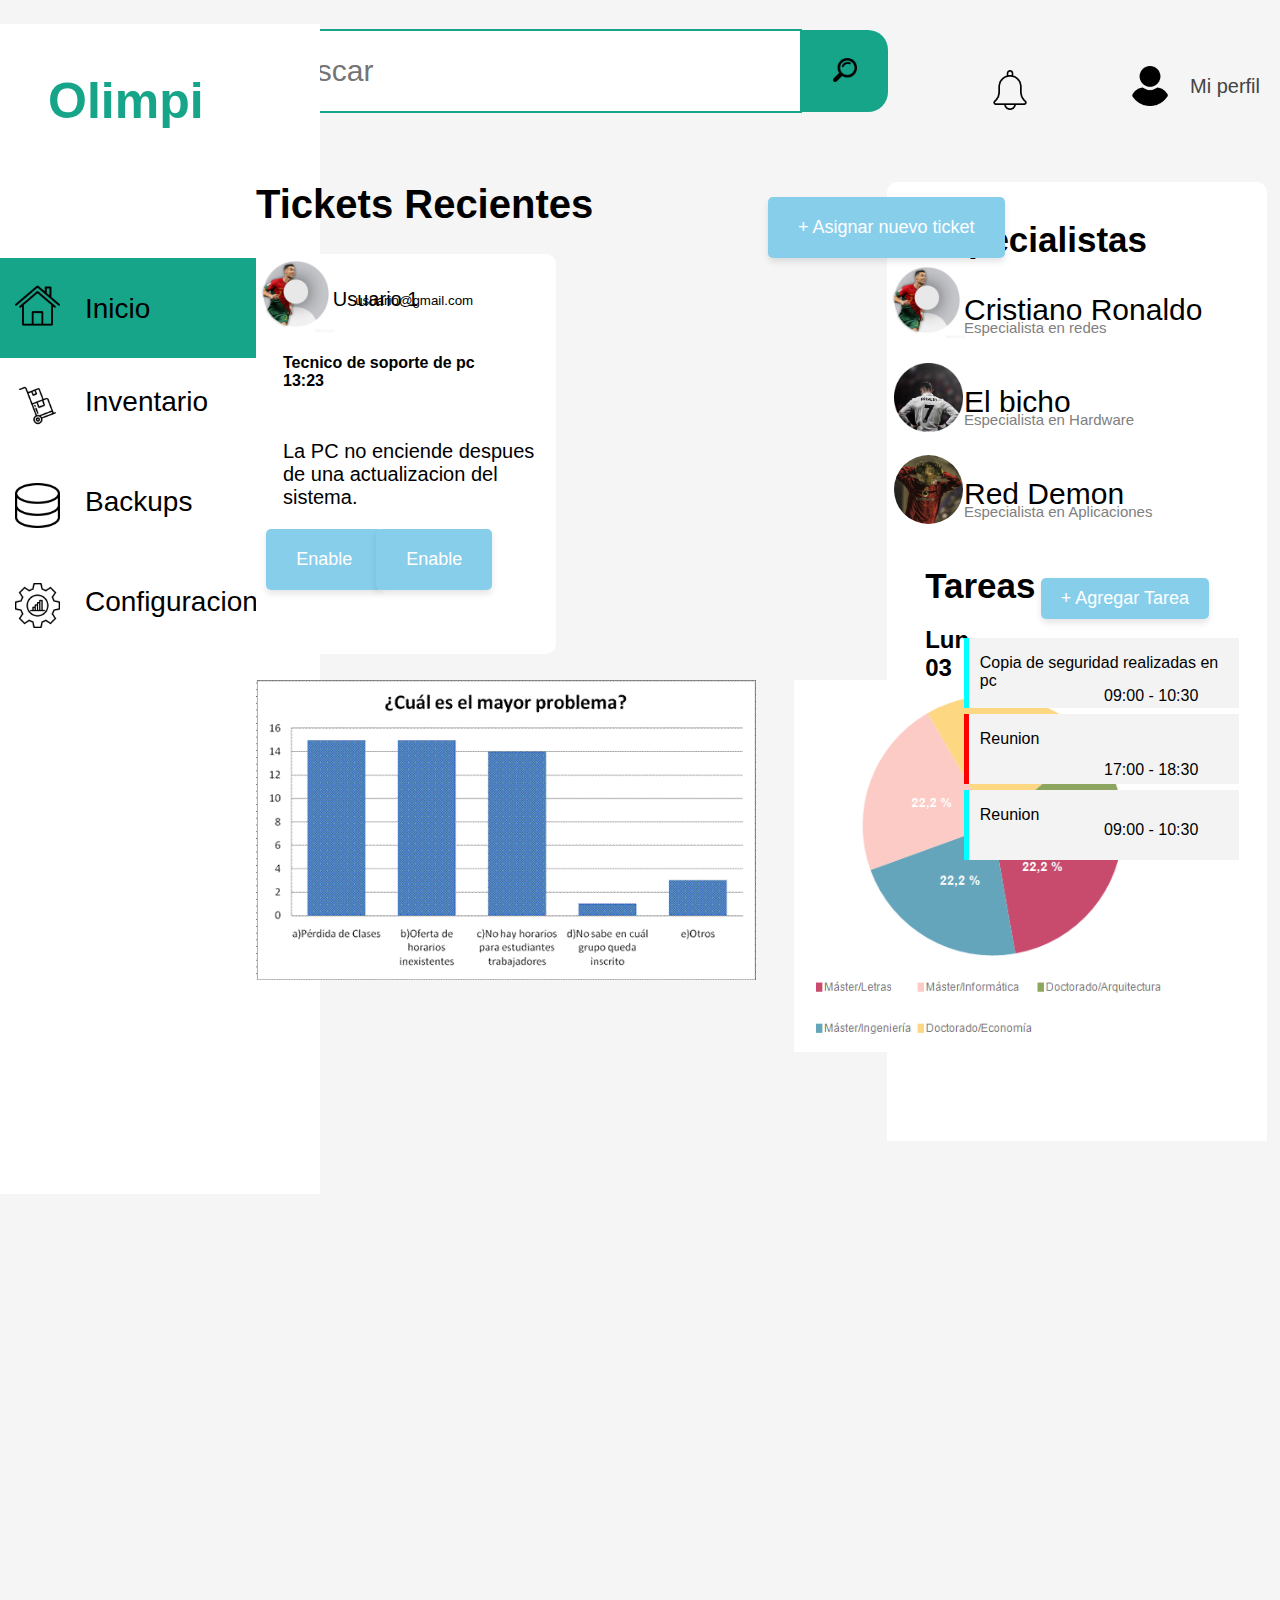
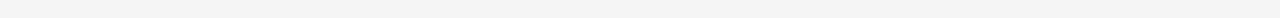
==== commit ccaed17b: "parteMedio" ====
--- a/index.html
+++ b/index.html
@@ -64,11 +64,27 @@
     
             <!-- parte medio -->
     <div class="pantallaMedio">
+        <section>
+            <div>
+                <h1 class="tituloPrincipal">Tickets Recientes</h1>
+                <button class="btnAgregarTicket">+ Asignar nuevo ticket</button>
+                <div class="card">
+                    <img class="iconEspecialistas" src="img/Ronaldo profile photo.jpg" alt="">
+                    <p class="TextoUsua">Usuario 1</p>
+                    <small class="TextoGmail">usuario@gmail.com</small>
+                    <p class="textoLetra textoCard">Tecnico de soporte de pc <br> 13:23</p>
+                    <p class="textoLetra textoError">La PC no enciende despues de una actualizacion del sistema.</p>
+                    <button class="btnAgregarEnable">Enable</button>
+                    <button class="btnAgregarEnable2">Enable</button>
+                </div>
+            </div>
+        </section>
         <div>
-            <h2>Tickets Recientes</h2>
+            <img src="img/grafica.jpg" alt="" style="width: 500px; margin-left: 20%; margin-top: 2%;">
+            <img src="img/grafica3.jpg" alt="" style="width: 400px; margin-left: 3%; margin-top: 2%; position: absolute;">
         </div>
     </div>
-
+        <!-- fin parte medio -->
     <div class="pantallaDerecha">
         <div>
             <p class="tituloDerecha">Especialistas</p>
--- a/styles.css
+++ b/styles.css
@@ -2,12 +2,12 @@
     background-color: whitesmoke;
     margin: 0%;
     padding: 0%;
-    overflow: hidden;
+    /* overflow: hidden; */
 }
 
 .pantallaIzquierda{
     background-color: white;
-    height: 1000vh;
+    height: 130vh;
     width: 320px;
     margin: 0%;
     padding: 0%;
@@ -168,7 +168,7 @@
 .pantallaDerecha{
     float: right;
     background-color: white;
-    height: 1000vh;
+    height: 106.5vh;
     width: 380px;
     border-top-right-radius: 10px;
     border-top-left-radius: 10px ;
@@ -281,4 +281,111 @@
 
 .pantallaMedio{
     position: absolute;
-}+    height: 100%;
+    width: 100%;
+}
+
+.tituloPrincipal{
+    font-family: sans-serif, Arial, Helvetica, sans-serif;
+    font-size: 40px;
+    margin-top: 8%;
+    margin-left: 20%;
+}
+
+.btnAgregarTicket{
+    position: absolute;
+    margin-top: -4.5%;
+    margin-left: 60%;
+    background-color: #87CEEB; /* Fondo celeste */
+    color: white; /* Texto en blanco */
+    font-size: 18px; /* Tamaño del texto */
+    font-family: Arial, sans-serif; /* Fuente */
+    padding: 20px 30px; /* Espaciado interno */
+    border: none; /* Sin borde */
+    border-radius: 5px; /* Bordes redondeados */
+    cursor: pointer; /* Cambia el cursor al pasar sobre el botón */
+    box-shadow: 0px 4px 6px rgba(0, 0, 0, 0.1); /* Sombra */
+    transition: background-color 0.3s ease; /* Efecto de transición suave */
+}
+
+.btnAgregarTicket:hover {
+    background-color: #00BFFF; /* Cambia a un azul más intenso al pasar el mouse */
+}
+
+.card{
+    margin-left: 20%;
+    height: 400px;
+    width: 300px;
+    background-color: white;
+    border-radius: 10px;
+}
+
+.TextoUsua{
+    font-family: sans-serif, Arial, Helvetica, sans-serif;
+    font-size: 20px;
+    position: absolute;
+    margin-top: -3.9%;
+    margin-left: 6%;
+}
+
+.TextoGmail{
+    position: absolute;
+    font-family: sans-serif, Arial, Helvetica, sans-serif;
+    margin-left: 1.5%;
+    margin-top: 3%;
+}
+
+.textoLetra{
+    font-family: sans-serif, Arial, Helvetica, sans-serif;
+}
+
+.textoCard{
+    padding-left: 9%;
+    font-weight: bold;
+}
+
+.textoError{
+    padding-top: 10%;
+    padding-left: 9%;
+    font-size: 20px;
+}
+
+.btnAgregarEnable{
+    position: absolute;
+    margin-top: 0%;
+    margin-left: 0.8%;
+    background-color: #87CEEB; /* Fondo celeste */
+    color: white; /* Texto en blanco */
+    font-size: 18px; /* Tamaño del texto */
+    font-family: Arial, sans-serif; /* Fuente */
+    padding: 20px 30px; /* Espaciado interno */
+    border: none; /* Sin borde */
+    border-radius: 5px; /* Bordes redondeados */
+    cursor: pointer; /* Cambia el cursor al pasar sobre el botón */
+    box-shadow: 0px 4px 6px rgba(0, 0, 0, 0.1); /* Sombra */
+    transition: background-color 0.3s ease; /* Efecto de transición suave */
+}
+
+.btnAgregarEnable:hover {
+    background-color: #00BFFF; /* Cambia a un azul más intenso al pasar el mouse */
+}
+
+.btnAgregarEnable2{
+    position: absolute;
+    margin-top: 0%;
+    margin-left: 9.4%;
+    background-color: #87CEEB; /* Fondo celeste */
+    color: white; /* Texto en blanco */
+    font-size: 18px; /* Tamaño del texto */
+    font-family: Arial, sans-serif; /* Fuente */
+    padding: 20px 30px; /* Espaciado interno */
+    border: none; /* Sin borde */
+    border-radius: 5px; /* Bordes redondeados */
+    cursor: pointer; /* Cambia el cursor al pasar sobre el botón */
+    box-shadow: 0px 4px 6px rgba(0, 0, 0, 0.1); /* Sombra */
+    transition: background-color 0.3s ease; /* Efecto de transición suave */
+}
+
+.btnAgregarEnable2:hover {
+    background-color: #00BFFF; /* Cambia a un azul más intenso al pasar el mouse */
+}
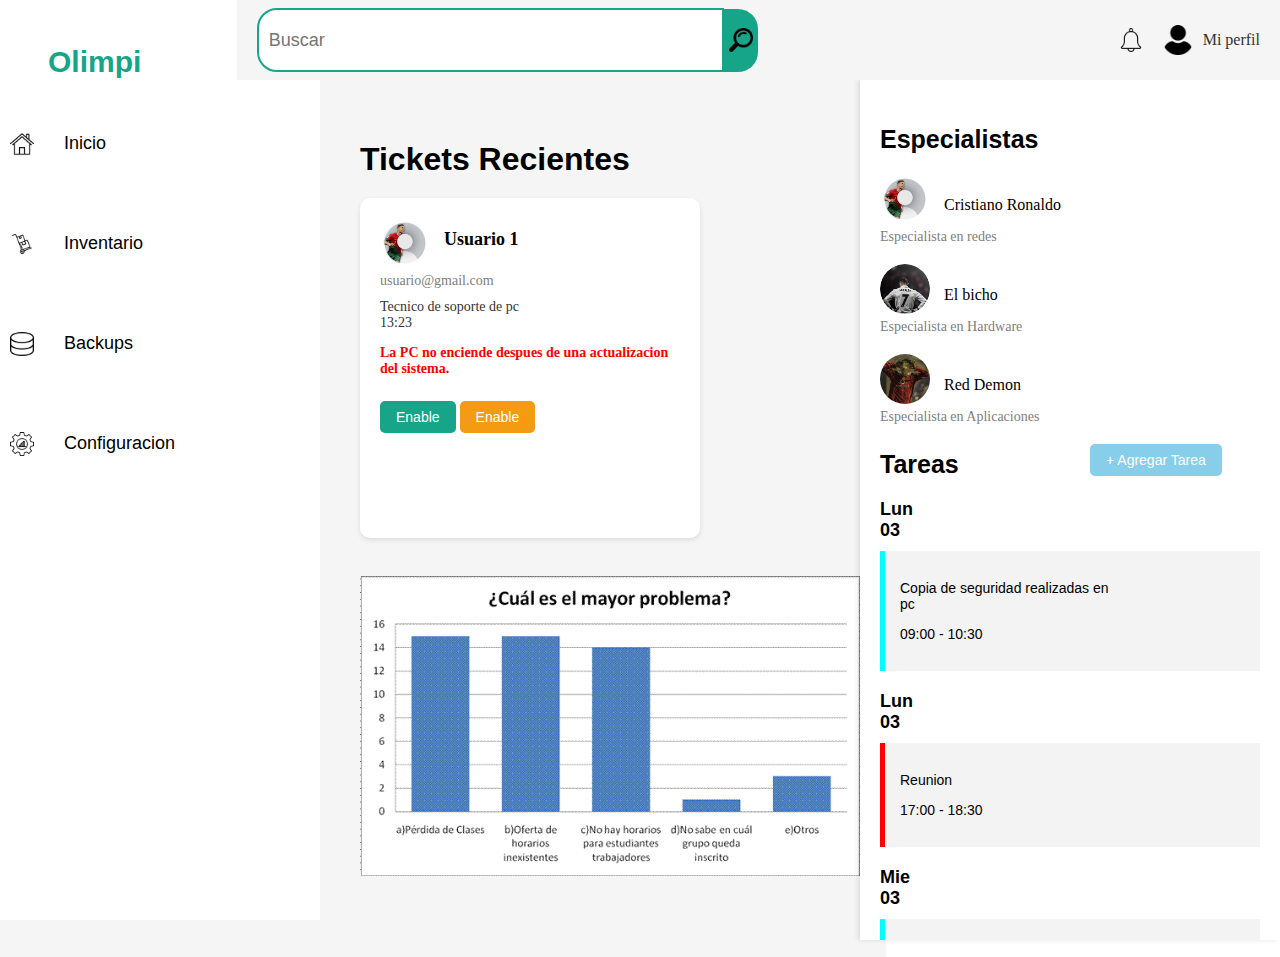
==== commit 0ecd8fdc: "boostrap" ====
--- a/index.html
+++ b/index.html
@@ -69,7 +69,7 @@
                 <h1 class="tituloPrincipal">Tickets Recientes</h1>
                 <button class="btnAgregarTicket">+ Asignar nuevo ticket</button>
                 <div class="card">
-                    <img class="iconEspecialistas" src="img/Ronaldo profile photo.jpg" alt="">
+                    <img class="iconEspecialistas" src="img/ronaldoperfil.jpg" alt="">
                     <p class="TextoUsua">Usuario 1</p>
                     <small class="TextoGmail">usuario@gmail.com</small>
                     <p class="textoLetra textoCard">Tecnico de soporte de pc <br> 13:23</p>
@@ -80,8 +80,8 @@
             </div>
         </section>
         <div>
-            <img src="img/grafica.jpg" alt="" style="width: 500px; margin-left: 20%; margin-top: 2%;">
-            <img src="img/grafica3.jpg" alt="" style="width: 400px; margin-left: 3%; margin-top: 2%; position: absolute;">
+            <img src="img/grafica.jpg" alt="" style="width: 500px; margin-left: 0%; margin-top: 2%;">
+            <img src="img/grafica3.jpg" alt="" style="width: 400px; margin-left: 2%; margin-top: 2%; position: absolute;">
         </div>
     </div>
         <!-- fin parte medio -->
@@ -93,7 +93,7 @@
         <!-- especialistas -->
         <div class="EspecialistasPefil">
             <section>
-                <img class="iconEspecialistas" src="img/Ronaldo profile photo.jpg" alt="">
+                <img class="iconEspecialistas" src="img/ronaldoperfil.jpg" alt="">
                 <p class="nombreEspecialistas">Cristiano Ronaldo</p> <br>
                 <small class="Especialidad">Especialista en redes</small>
             </section>
--- a/styles.css
+++ b/styles.css
@@ -1,115 +1,38 @@
-body{
+/* General Body Settings */
+body {
     background-color: whitesmoke;
-    margin: 0%;
-    padding: 0%;
-    /* overflow: hidden; */
-}
-
-.pantallaIzquierda{
-    background-color: white;
-    height: 130vh;
-    width: 320px;
-    margin: 0%;
-    padding: 0%;
-    position: absolute;
-    margin-top: -4.4%;
-}
-
-.tituloPantallaIzquierda{
-    margin: 0%;
-    padding: 0%;
-    padding-top: 15%;
-    padding-left: 15%;
-    color: #17A589;
-    font-size: 50px;
-    font-family: sans-serif, Arial, Helvetica, sans-serif;
-}
-
-.tituloDerecha{
-    margin: 0%;
-    padding: 0%;
-    padding-top: 10%;
-    padding-left: 10%;
-    color: black;
-    font-size: 35px;
-    font-weight: 700;
-    font-family: sans-serif, Arial, Helvetica, sans-serif;
-}
-
-.Inicio{
-    margin-top: 40%;
-    height: 100px;
-    width: 270px;
-    background-color: #17A589;
-}
-
-.TextoInicio{
-    font-size:28px;
-    font-family: sans-serif, Arial, Helvetica, sans-serif;
-    padding-left: 85px;
-    padding-top: 35px;
-    
-}
-
-.CasaIcon{
-    height: 45px;
-    width: 45px;
-    position: absolute;
-    margin-top: 25px;
-    margin-left: 15px;
-}
-
-.boxGeneral{
-    height: 100px;
-    width: 270px;
-    background-color: white;
-}
-
-.TextoGeneral{
-    font-size:28px;
-    font-family: sans-serif, Arial, Helvetica, sans-serif;
-    padding-left: 85px;
-    padding-bottom: 1000px;
-    position: absolute;
-}
-
-.IconGeneral{
-    height: 45px;
-    width: 45px;
-    position: absolute;
-    margin-top: 25px;
-    margin-left: 15px;
-}
-
-/* Estilo para la parte superior */
+    margin: 0;
+    padding: 0;
+    overflow-x: hidden;
+}
+
+/* Barra Superior */
 .barraSuperior {
+    margin-left: 18.5%;
     display: flex;
     align-items: center;
     height: 80px;
     padding: 0 20px;
     justify-content: space-between;
-}
-
-.tituloBarraSuperior {
-    color: #17A589;
-    font-size: 40px;
-    font-family: sans-serif, Arial, Helvetica, sans-serif;
-    margin: 0;
+    position: fixed;
+    top: 0;
+    left: 0;
+    right: 0;
+    background-color: whitesmoke;
+    z-index: 1000;
 }
 
 .buscador {
-    padding-left: 20%;
     display: flex;
     align-items: center;
     width: 50%;
 }
 
 .inputBuscar {
-    margin-top: 10%;
     width: 100%;
-    height: 60px;
+    height: 40px;
     padding: 10px;
-    font-size: 30px;
+    font-size: 18px;
     border-radius: 20px 0 0 20px;
     border: 2px solid #17A589;
     outline: none;
@@ -118,12 +41,13 @@
 .btnBuscar {
     background-color: #17A589;
     border: none;
-    padding: 10px;
+    padding: 5px;
     border-radius: 0 20px 20px 0;
-    margin-top: 10%;
-    height: 82.6px;
-    width: 100px;
-    cursor: pointer;
+    height: 63px;
+    cursor: pointer;
+    display: flex;
+    align-items: center;
+    justify-content: center;
 }
 
 .iconoBuscar {
@@ -137,10 +61,9 @@
 }
 
 .iconoNotificaciones {
-    height: 40px;
-    width: 40px;
-    margin-right: 100px;
-    margin-top: 37%;
+    height: 24px; /* Ajustado */
+    width: 24px; /* Ajustado */
+    margin-right: 20px;
     cursor: pointer;
 }
 
@@ -151,241 +74,276 @@
 }
 
 .iconoPerfil {
-    height: 40px;
-    width: 40px;
-    margin-right: 20px;
-    margin-top: 70.8%;
-    
+    height: 30px; /* Ajustado */
+    width: 30px; /* Ajustado */
+    margin-right: 10px;
 }
 
 .textoPerfil {
-    margin-top: 70.8%;
-    font-size: 20px;
-    color: #444;
-    font-family: sans-serif, Arial, Helvetica, sans-serif;
-}
-
-.pantallaDerecha{
-    float: right;
+    font-size: 16px; /* Ajustado */
+    color: #333;
+}
+
+/* Parte Izquierda */
+.pantallaIzquierda {
     background-color: white;
-    height: 106.5vh;
-    width: 380px;
-    border-top-right-radius: 10px;
-    border-top-left-radius: 10px ;
-    margin: 0%;
-    margin-top: 8%;
-    margin-right: 1%;
-    padding: 0%;
-}
-
-.iconEspecialistas{
-    height: 80px;
-    width: 80px;
-}
-
-.iconEspecialistas2{
-    height: 69px;
-    width: 69px;
-    margin-left: 7px;
-}
-
-.iconEspecialistas3{
-    height: 69px;
-    width: 69px;
-    margin-left: 7px;
-    border-radius: 50%;
-}
-
-.nombreEspecialistas{
+    height: 100vh;
+    width: 320px;
+    position: fixed;
+    top: 0%;
+    left: 0;
+    padding-top: 20px;
+    z-index: 900;
+    overflow-y: auto;
+}
+
+.tituloPantallaIzquierda {
+    padding-left: 15%;
+    color: #17A589;
     font-size: 30px;
     font-family: sans-serif, Arial, Helvetica, sans-serif;
+}
+
+.Inicio,
+.boxGeneral {
+    height: 60px; /* Ajustado */
+    width: 270px;
+    background-color: white;
+    padding: 10px;
+    margin-bottom: 20px;
+    display: flex;
+    align-items: center;
+    cursor: pointer;
+    transition: background-color 0.3s ease;
+}
+
+.Inicio:hover,
+.boxGeneral:hover {
+    background-color: #f1f1f1;
+}
+
+.TextoInicio,
+.TextoGeneral {
+    font-size: 18px;
+    font-family: sans-serif, Arial, Helvetica, sans-serif;
+    padding-left: 15px;
+}
+
+.CasaIcon,
+.IconGeneral {
+    height: 24px; /* Ajustado */
+    width: 24px; /* Ajustado */
+    margin-right: 15px;
+}
+
+/* Parte Medio */
+.pantallaMedio {
+    margin-left: 340px;
+    margin-top: 100px;
+    padding: 20px;
+    overflow-y: auto;
+}
+
+.tituloPrincipal {
+    font-family: sans-serif, Arial, Helvetica, sans-serif;
+    font-size: 32px; /* Ajustado */
+    margin-bottom: 20px;
+}
+
+.btnAgregarTicket {
     position: absolute;
-    margin-top: -4%;
-    margin-left: 6%;
-}
-
-.Especialidad{
-    font-family: sans-serif, Arial, Helvetica, sans-serif;
+    margin-top: -3%;
+    margin-left: 40%;
+    background-color: #87CEEB;
+    color: white;
+    font-size: 14px;
+    padding: 8px 16px;
+    border: none;
+    border-radius: 5px;
+    cursor: pointer;
+    transition: background-color 0.3s ease;
+    display: inline-block;
+    margin-bottom: 20px; /* Ajustado */
+}
+
+.btnAgregarTicket:hover {
+    background-color: #00BFFF;
+}
+
+.btnAgregarTarea{
+    margin-top: -13%;
+    margin-left: 50%;
     position: absolute;
-    margin-top: -2%;
-    margin-left: 6%;
-    font-size: 15px;
-    color: grey;
-}
-
-.btnAgregarTarea {
-    position: absolute;
-    margin-top: -2.2%;
-    margin-left: 12%;
-    background-color: #87CEEB; /* Fondo celeste */
-    color: white; /* Texto en blanco */
-    font-size: 18px; /* Tamaño del texto */
-    font-family: Arial, sans-serif; /* Fuente */
-    padding: 10px 20px; /* Espaciado interno */
-    border: none; /* Sin borde */
-    border-radius: 5px; /* Bordes redondeados */
-    cursor: pointer; /* Cambia el cursor al pasar sobre el botón */
-    box-shadow: 0px 4px 6px rgba(0, 0, 0, 0.1); /* Sombra */
-    transition: background-color 0.3s ease; /* Efecto de transición suave */
+    background-color: #87CEEB;
+    color: white;
+    font-size: 14px;
+    padding: 8px 16px;
+    border: none;
+    border-radius: 5px;
+    cursor: pointer;
+    transition: background-color 0.3s ease;
+    display: inline-block;
+    margin-bottom: 20px; /* Ajustado */
 }
 
 .btnAgregarTarea:hover {
-    background-color: #00BFFF; /* Cambia a un azul más intenso al pasar el mouse */
-}
-
-.boxReunion{
-    margin-top: -5%;
-    margin-left: 6%;
-    position: absolute;
-    height: 70px;
-    width: 270px;
-    background-color: #f3f3f3;
-    border-left: 5px aqua solid;
-}
-
-.boxReunion2{
-    margin-top: -5%;
-    margin-left: 6%;
-    position: absolute;
-    height: 70px;
-    width: 270px;
-    background-color: #f3f3f3;
-    border-left: 5px red solid;
-}
-
-.dias{
-    font-family: sans-serif, Arial, Helvetica, sans-serif;
-    margin-left: 10%;
-    font-size: 24px;
-}
-
-.textoReunion{
-    font-family: sans-serif, Arial, Helvetica, sans-serif;
-    font-size: 18;
-    margin-left: 4%;
-}
-
-.textoHorario{
-    font-family: sans-serif, Arial, Helvetica, sans-serif;
-    font-size: 18x;
-    margin-top: -7%;
-    margin-left: 50%;
-}
-
-.textoHorario2{
-    font-family: sans-serif, Arial, Helvetica, sans-serif;
-    font-size: 18x;
-    margin-top: -1%;
-    margin-left: 50%;
-}
-
-.pantallaMedio{
-    position: absolute;
-    height: 100%;
-    width: 100%;
-}
-
-.tituloPrincipal{
-    font-family: sans-serif, Arial, Helvetica, sans-serif;
-    font-size: 40px;
-    margin-top: 8%;
-    margin-left: 20%;
-}
-
-.btnAgregarTicket{
-    position: absolute;
-    margin-top: -4.5%;
-    margin-left: 60%;
-    background-color: #87CEEB; /* Fondo celeste */
-    color: white; /* Texto en blanco */
-    font-size: 18px; /* Tamaño del texto */
-    font-family: Arial, sans-serif; /* Fuente */
-    padding: 20px 30px; /* Espaciado interno */
-    border: none; /* Sin borde */
-    border-radius: 5px; /* Bordes redondeados */
-    cursor: pointer; /* Cambia el cursor al pasar sobre el botón */
-    box-shadow: 0px 4px 6px rgba(0, 0, 0, 0.1); /* Sombra */
-    transition: background-color 0.3s ease; /* Efecto de transición suave */
-}
-
-.btnAgregarTicket:hover {
-    background-color: #00BFFF; /* Cambia a un azul más intenso al pasar el mouse */
-}
-
-.card{
-    margin-left: 20%;
-    height: 400px;
+    background-color: #00BFFF;
+}
+
+.card {
+    height: 300px;
     width: 300px;
+    margin-bottom: 20px;
+    padding: 20px;
     background-color: white;
     border-radius: 10px;
-}
-
-.TextoUsua{
-    font-family: sans-serif, Arial, Helvetica, sans-serif;
-    font-size: 20px;
-    position: absolute;
-    margin-top: -3.9%;
-    margin-left: 6%;
-}
-
-.TextoGmail{
-    position: absolute;
-    font-family: sans-serif, Arial, Helvetica, sans-serif;
-    margin-left: 1.5%;
-    margin-top: 3%;
-}
-
-.textoLetra{
-    font-family: sans-serif, Arial, Helvetica, sans-serif;
-}
-
-.textoCard{
-    padding-left: 9%;
+    box-shadow: 0 2px 5px rgba(0, 0, 0, 0.1);
+}
+
+.iconEspecialistas {
+    height: 50px; /* Ajustado */
+    width: 50px; /* Ajustado */
+    border-radius: 50%;
+    margin-right: 10px;
+    display: inline-block;
+    vertical-align: middle;
+}
+
+.TextoUsua {
+    font-size: 18px; /* Ajustado */
     font-weight: bold;
-}
-
-.textoError{
-    padding-top: 10%;
-    padding-left: 9%;
-    font-size: 20px;
-}
-
-.btnAgregarEnable{
-    position: absolute;
-    margin-top: 0%;
-    margin-left: 0.8%;
-    background-color: #87CEEB; /* Fondo celeste */
-    color: white; /* Texto en blanco */
-    font-size: 18px; /* Tamaño del texto */
-    font-family: Arial, sans-serif; /* Fuente */
-    padding: 20px 30px; /* Espaciado interno */
-    border: none; /* Sin borde */
-    border-radius: 5px; /* Bordes redondeados */
-    cursor: pointer; /* Cambia el cursor al pasar sobre el botón */
-    box-shadow: 0px 4px 6px rgba(0, 0, 0, 0.1); /* Sombra */
-    transition: background-color 0.3s ease; /* Efecto de transición suave */
-}
-
-.btnAgregarEnable:hover {
-    background-color: #00BFFF; /* Cambia a un azul más intenso al pasar el mouse */
-}
-
-.btnAgregarEnable2{
-    position: absolute;
-    margin-top: 0%;
-    margin-left: 9.4%;
-    background-color: #87CEEB; /* Fondo celeste */
-    color: white; /* Texto en blanco */
-    font-size: 18px; /* Tamaño del texto */
-    font-family: Arial, sans-serif; /* Fuente */
-    padding: 20px 30px; /* Espaciado interno */
-    border: none; /* Sin borde */
-    border-radius: 5px; /* Bordes redondeados */
-    cursor: pointer; /* Cambia el cursor al pasar sobre el botón */
-    box-shadow: 0px 4px 6px rgba(0, 0, 0, 0.1); /* Sombra */
-    transition: background-color 0.3s ease; /* Efecto de transición suave */
-}
-
+    margin-top: 10px;
+    display: inline-block;
+    vertical-align: middle;
+}
+
+.TextoGmail {
+    font-size: 14px; /* Ajustado */
+    color: grey;
+    display: block;
+    margin-top: 5px;
+}
+
+.textoLetra {
+    font-size: 14px; /* Ajustado */
+    color: #333;
+    margin-top: 10px;
+}
+
+.textoCard {
+    font-weight: normal;
+}
+
+.textoError {
+    font-weight: bold;
+    color: red;
+}
+
+.btnAgregarEnable,
+.btnAgregarEnable2 {
+    background-color: #17A589;
+    color: white;
+    font-size: 14px;
+    padding: 8px 16px;
+    border: none;
+    border-radius: 5px;
+    cursor: pointer;
+    transition: background-color 0.3s ease;
+    display: inline-block;
+    margin-top: 10px;
+}
+
+.btnAgregarEnable2 {
+    background-color: #f39c12;
+}
+
+.btnAgregarEnable:hover,
 .btnAgregarEnable2:hover {
-    background-color: #00BFFF; /* Cambia a un azul más intenso al pasar el mouse */
-}
+    background-color: #16a085;
+}
+
+.btnAgregarEnable2:hover {
+    background-color: #e67e22;
+}
+
+/* Parte Derecha */
+.pantallaDerecha {
+    position: fixed;
+    right: 0;
+    top: 80px;
+    height: calc(100vh - 80px);
+    width: 380px;
+    background-color: white;
+    padding: 20px;
+    box-shadow: -2px 0 5px rgba(0, 0, 0, 0.1);
+    overflow-y: auto;
+}
+
+.tituloDerecha {
+    font-size: 25px;
+    font-weight: 700;
+    font-family: sans-serif, Arial, Helvetica, sans-serif;
+    margin-bottom: 20px;
+}
+
+.EspecialistasPefil {
+    display: flex;
+    flex-direction: column;
+}
+
+.iconEspecialistas2,
+.iconEspecialistas3 {
+    height: 50px; /* Ajustado */
+    width: 50px; /* Ajustado */
+    border-radius: 50%;
+    margin-right: 10px;
+    display: inline-block;
+    vertical-align: middle;
+}
+
+.nombreEspecialistas {
+    font-size: 16px; /* Ajustado */
+    margin-bottom: 5px;
+    display: inline-block;
+    vertical-align: middle;
+}
+
+.Especialidad {
+    font-size: 14px;
+    color: grey;
+    display: block;
+    margin-top: 5px;
+}
+
+.tareas {
+    margin-bottom: 20px;
+}
+
+.dias {
+    font-family: sans-serif, Arial, Helvetica, sans-serif;
+    font-size: 18px;
+    margin-bottom: 10px;
+}
+
+.boxReunion,
+.boxReunion2 {
+    margin-bottom: 10px;
+    padding: 15px;
+    background-color: #f3f3f3;
+    border-left: 5px solid;
+}
+
+.boxReunion {
+    border-color: aqua;
+}
+
+.boxReunion2 {
+    border-color: red;
+}
+
+.textoReunion,
+.textoHorario,
+.textoHorario2 {
+    font-family: sans-serif, Arial, Helvetica, sans-serif;
+    font-size: 14px;
+}
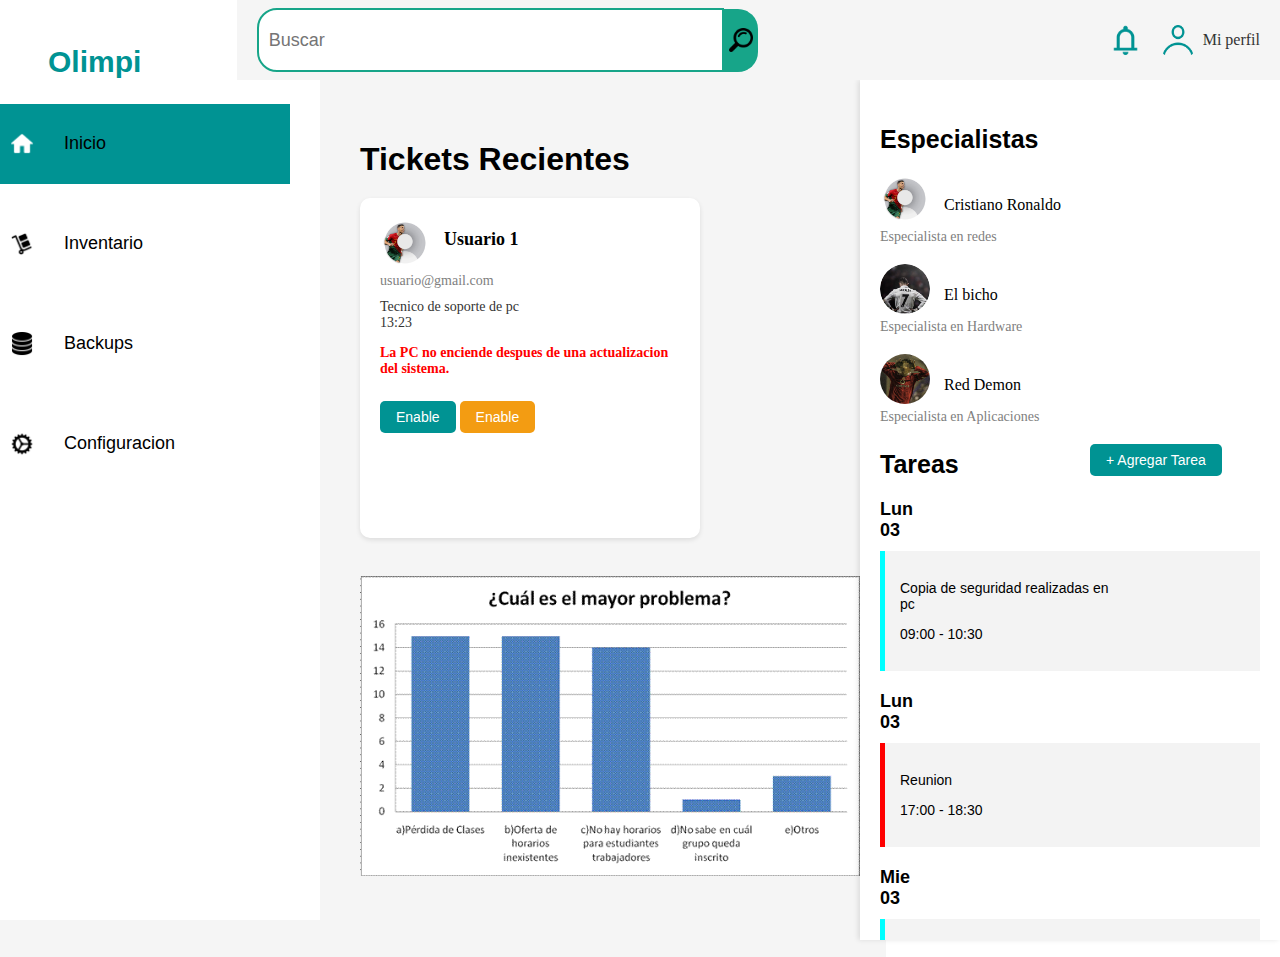
==== commit f5f86ba9: "iconosYpaletaDeColores" ====
--- a/index.html
+++ b/index.html
@@ -18,9 +18,9 @@
         </div>
         
         <div class="opcionesDerecha">
-            <img src="img/campana.png" alt="Notificaciones" class="iconoNotificaciones">
+            <img src="icons/notifications.png" alt="Notificaciones" class="iconoNotificaciones" style="height: 35px; width: 35px;">
             <div class="perfil">
-                <img src="img/usuario.png" alt="Perfil" class="iconoPerfil">
+                <img src="icons/Avatar_Placeholder.png" alt="Perfil" class="iconoPerfil">
                 <span class="textoPerfil">Mi perfil</span>
             </div>
         </div>
@@ -33,28 +33,28 @@
             
             <section>
                 <div class="Inicio">
-                    <img class="CasaIcon" src="img/casa.png" alt="">
+                    <img class="CasaIcon" src="icons/Home_blanco.png" alt="">
                     <p class="TextoInicio"> Inicio</p>
                 </div>
             </section>
 
             <section>
                 <div class="boxGeneral">
-                    <img class="IconGeneral" src="img/carro-de-la-carretilla.png" alt="">
+                    <img class="IconGeneral" src="icons/inventario_negro.png" alt="">
                     <p class="TextoGeneral"> Inventario</p>
                 </div>
             </section>
 
             <section>
                 <div class="boxGeneral">
-                    <img class="IconGeneral" src="img/base-de-datos.png" alt="">
+                    <img class="IconGeneral" src="icons/Database.png" alt="">
                     <p class="TextoGeneral"> Backups</p>
                 </div>
             </section>
 
             <section>
                 <div class="boxGeneral">
-                    <img class="IconGeneral" src="img/analitica.png" alt="">
+                    <img class="IconGeneral" src="icons/Settings.png" alt="">
                     <p class="TextoGeneral"> Configuracion</p>
                 </div>
             </section>
--- a/styles.css
+++ b/styles.css
@@ -99,7 +99,7 @@
 
 .tituloPantallaIzquierda {
     padding-left: 15%;
-    color: #17A589;
+    color: #009393;
     font-size: 30px;
     font-family: sans-serif, Arial, Helvetica, sans-serif;
 }
@@ -116,10 +116,13 @@
     cursor: pointer;
     transition: background-color 0.3s ease;
 }
+.Inicio{
+    background-color: #009393;
+}
 
 .Inicio:hover,
 .boxGeneral:hover {
-    background-color: #f1f1f1;
+    background-color: #009898;
 }
 
 .TextoInicio,
@@ -154,7 +157,7 @@
     position: absolute;
     margin-top: -3%;
     margin-left: 40%;
-    background-color: #87CEEB;
+    background-color: #009393;
     color: white;
     font-size: 14px;
     padding: 8px 16px;
@@ -174,7 +177,7 @@
     margin-top: -13%;
     margin-left: 50%;
     position: absolute;
-    background-color: #87CEEB;
+    background-color: #009393;
     color: white;
     font-size: 14px;
     padding: 8px 16px;
@@ -241,7 +244,7 @@
 
 .btnAgregarEnable,
 .btnAgregarEnable2 {
-    background-color: #17A589;
+    background-color: #009393;
     color: white;
     font-size: 14px;
     padding: 8px 16px;
